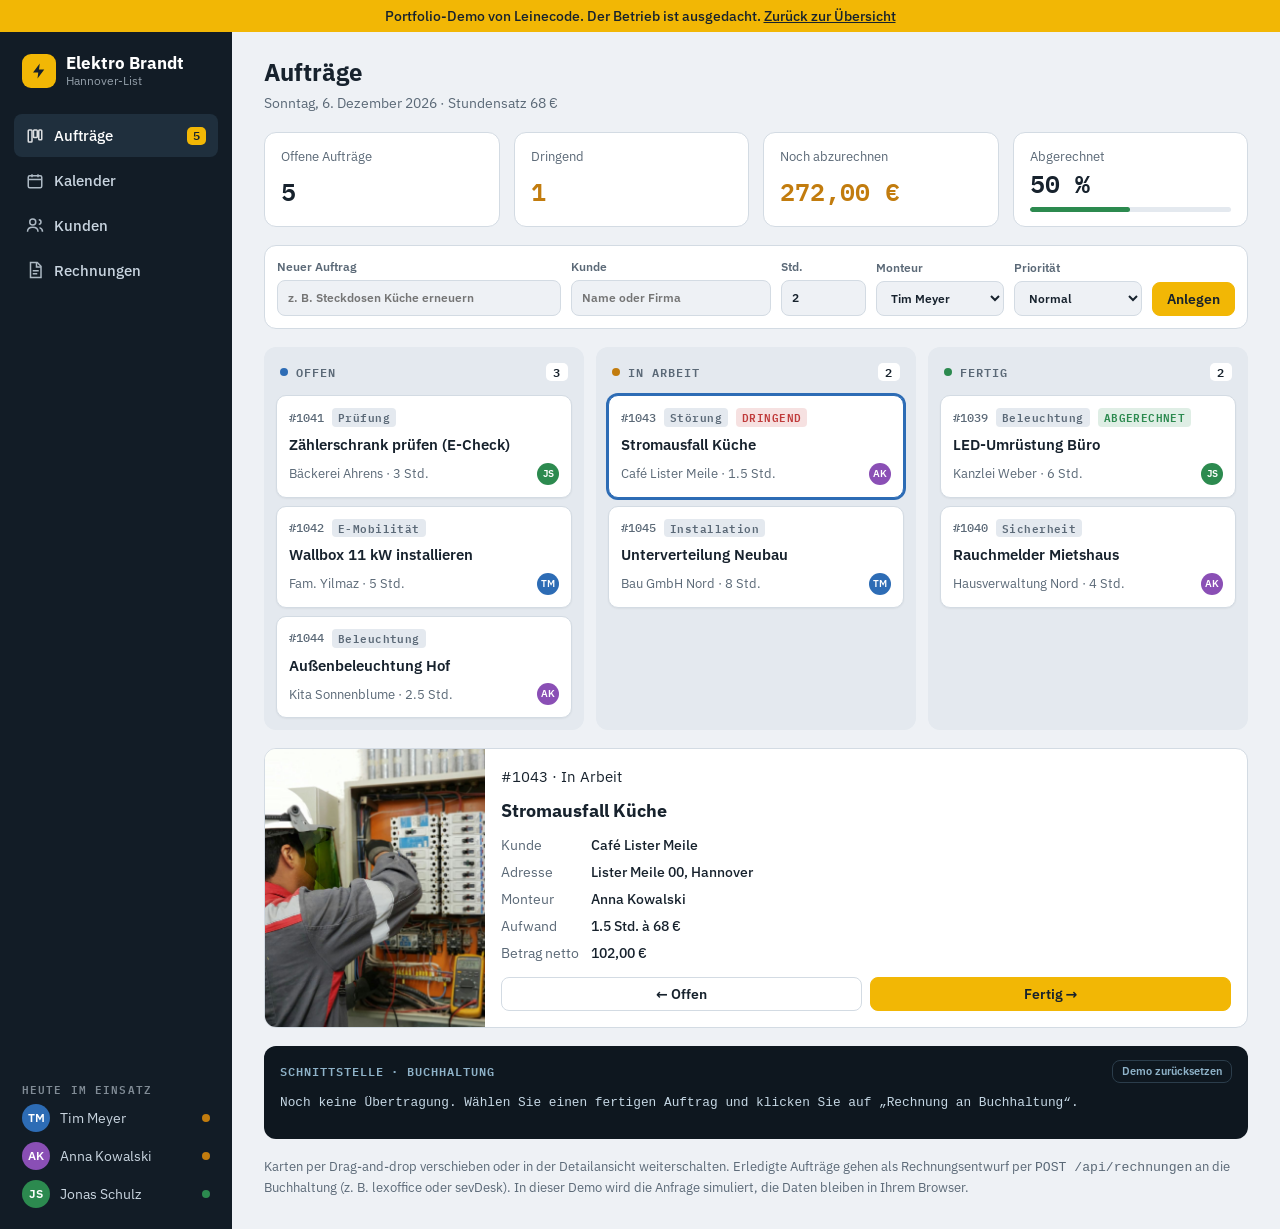
==== auftragsboard.html @ c7c8690e "Website Leinecode mit Portfolio, Impressum und Datenschutz" ====
<!doctype html>
<html lang="de">
<head>
<meta charset="utf-8">
<meta name="viewport" content="width=device-width, initial-scale=1, viewport-fit=cover">
<title>Auftragsboard Elektro Brandt</title>
<link rel="stylesheet" href="fonts/fonts.css">
<style>
/* Layout: App-Shell. Seitenleiste links, oben Kennzahlen, darunter Kanban mit Drag-and-drop, rechts Detailansicht mit Einsatzfoto, unten API-Protokoll */
:root {
  --bg: #eef1f5; --panel: #ffffff; --col: #e4e9ef; --ink: #17222d; --muted: #5b6977; --line: #d3dbe3;
  --side: #121c26; --side-ink: #c9d5e0; --side-active: #1f2f3d;
  --volt: #f2b705; --volt-ink: #17222d; --blue: #2d6cb5; --amber: #c27c0e; --green: #2c8a4f; --red: #c03b3b;
  --log-bg: #0e171f; --log-ink: #c6d8e5;
  --sans: "IBM Plex Sans", "Segoe UI", system-ui, sans-serif; --mono: "IBM Plex Mono", ui-monospace, Consolas, monospace;
}
@media (prefers-color-scheme: dark) {
  :root:not([data-theme="light"]) { --bg: #0f151b; --panel: #18212a; --col: #131b22; --ink: #e2e9ef; --muted: #91a1b0; --line: #283541; --side: #0a1015; --side-ink: #b9c7d3; --side-active: #18242f; --blue: #69a4e6; --amber: #e3a640; --green: #5cc283; --red: #e57575; --log-bg: #080d11; color-scheme: dark; }
}
:root[data-theme="dark"] { --bg: #0f151b; --panel: #18212a; --col: #131b22; --ink: #e2e9ef; --muted: #91a1b0; --line: #283541; --side: #0a1015; --side-ink: #b9c7d3; --side-active: #18242f; --blue: #69a4e6; --amber: #e3a640; --green: #5cc283; --red: #e57575; --log-bg: #080d11; color-scheme: dark; }
* { box-sizing: border-box; }
html, body { margin: 0; }
body { background: var(--bg); color: var(--ink); font: 400 0.95rem/1.5 var(--sans); }
button { font: 600 0.88rem/1 var(--sans); border-radius: 8px; padding: 9px 14px; cursor: pointer; border: 1px solid var(--line); background: var(--panel); color: var(--ink); }
button.primary { background: var(--volt); border-color: var(--volt); color: var(--volt-ink); }
button:focus-visible, input:focus-visible, select:focus-visible, .card:focus-visible { outline: 3px solid var(--blue); outline-offset: 2px; }
.demo-flag { background: var(--volt); color: var(--volt-ink); font-size: 0.85rem; text-align: center; padding: 6px 16px; font-weight: 500; }
.demo-flag a { color: inherit; }

.app { display: grid; grid-template-columns: 232px minmax(0, 1fr); min-height: calc(100vh - 32px); }
.side { background: var(--side); color: var(--side-ink); padding: 22px 14px; display: flex; flex-direction: column; gap: 26px; }
.logo { display: flex; align-items: center; gap: 10px; padding: 0 8px; font: 700 1.05rem/1.1 var(--sans); color: #fff; }
.logo i { display: grid; place-items: center; width: 34px; height: 34px; border-radius: 9px; background: var(--volt); color: var(--volt-ink); font-style: normal; }
.logo i svg { width: 18px; height: 18px; }
.logo small { display: block; font: 400 0.75rem/1.3 var(--sans); color: var(--side-ink); opacity: .7; }
.side nav { display: grid; gap: 2px; }
.side nav a { display: flex; align-items: center; gap: 10px; padding: 10px 12px; border-radius: 8px; color: var(--side-ink); text-decoration: none; font-weight: 500; }
.side nav a.on { background: var(--side-active); color: #fff; }
.side nav a .n { margin-left: auto; font: 600 0.72rem/1 var(--mono); background: var(--volt); color: var(--volt-ink); padding: 3px 6px; border-radius: 5px; }
.side nav svg { width: 18px; height: 18px; opacity: .85; }
.side .crew { margin-top: auto; display: grid; gap: 10px; padding: 0 8px; font-size: 0.85rem; }
.side .crew h4 { margin: 0; font: 600 0.7rem/1 var(--mono); letter-spacing: .1em; text-transform: uppercase; opacity: .6; }
.side .crew div { display: flex; align-items: center; gap: 10px; }
.side .crew .st { margin-left: auto; width: 8px; height: 8px; border-radius: 50%; background: var(--green); }
.side .crew .st.busy { background: var(--amber); }

.av { display: inline-grid; place-items: center; width: 28px; height: 28px; border-radius: 50%; font: 600 0.72rem/1 var(--sans); color: #fff; flex: none; }
.av.tm { background: #2d6cb5; } .av.ak { background: #8a4fb5; } .av.js { background: #2c8a4f; }

.main { padding: 22px clamp(16px, 3vw, 32px) 32px; display: grid; gap: 18px; align-content: start; min-width: 0; }
.top { display: flex; justify-content: space-between; align-items: center; gap: 12px; flex-wrap: wrap; }
.top h1 { margin: 0; font-size: 1.5rem; }
.top p { margin: 2px 0 0; color: var(--muted); font-size: 0.9rem; }
.kpis { display: grid; grid-template-columns: repeat(4, minmax(0, 1fr)); gap: 14px; }
.kpi { background: var(--panel); border: 1px solid var(--line); border-radius: 12px; padding: 14px 16px; display: grid; gap: 4px; }
.kpi small { color: var(--muted); font-size: 0.8rem; }
.kpi b { font: 600 1.55rem/1.1 var(--mono); font-variant-numeric: tabular-nums; }
.kpi .bar { height: 5px; border-radius: 3px; background: var(--col); overflow: hidden; margin-top: 6px; }
.kpi .bar i { display: block; height: 100%; background: var(--green); border-radius: 3px; transition: width .4s; }
.kpi.warn b { color: var(--amber); }

form.add { background: var(--panel); border: 1px solid var(--line); border-radius: 12px; padding: 12px; display: grid; grid-template-columns: 2fr 1.4fr 0.6fr 0.9fr 0.9fr auto; gap: 10px; align-items: end; }
label { display: grid; gap: 4px; font-size: 0.75rem; font-weight: 600; color: var(--muted); }
input, select { font: inherit; padding: 8px 10px; border: 1px solid var(--line); border-radius: 8px; background: var(--bg); color: var(--ink); width: 100%; min-width: 0; }

.work { display: grid; grid-template-columns: minmax(0, 1fr) 320px; gap: 18px; align-items: start; }
.board { display: grid; grid-template-columns: repeat(3, minmax(0, 1fr)); gap: 12px; }
.col { background: var(--col); border-radius: 12px; padding: 10px; display: grid; gap: 8px; align-content: start; min-height: 260px; border: 2px dashed transparent; transition: border-color .15s; }
.col.over { border-color: var(--blue); }
.col h2 { font: 600 0.75rem/1 var(--mono); letter-spacing: 0.08em; text-transform: uppercase; margin: 4px 4px 6px; display: flex; align-items: center; gap: 8px; color: var(--muted); }
.col h2::before { content: ""; width: 8px; height: 8px; border-radius: 50%; background: var(--blue); }
.col[data-s="arbeit"] h2::before { background: var(--amber); }
.col[data-s="fertig"] h2::before { background: var(--green); }
.col h2 span:last-child { margin-left: auto; background: var(--panel); padding: 3px 7px; border-radius: 5px; color: var(--ink); }
.card { min-width: 0; overflow-wrap: anywhere; background: var(--panel); border-radius: 10px; padding: 12px; display: grid; gap: 8px; border: 1px solid var(--line); cursor: grab; box-shadow: 0 1px 2px rgba(0,0,0,.05); transition: transform .12s, box-shadow .12s; }
.card:hover { transform: translateY(-1px); box-shadow: 0 6px 16px -8px rgba(0,0,0,.25); }
.card.sel { border-color: var(--blue); box-shadow: 0 0 0 2px var(--blue); }
.card.drag { opacity: .4; }
.card .row { display: flex; flex-wrap: wrap; align-items: center; gap: 6px 8px; min-width: 0; font-size: 0.8rem; color: var(--muted); }
.card .id { font: 500 0.75rem/1 var(--mono); color: var(--muted); }
.card .t { font-weight: 600; line-height: 1.3; }
.card .row .av { width: 22px; height: 22px; font-size: 0.62rem; margin-left: auto; }
.pill { font: 600 0.66rem/1 var(--mono); padding: 4px 6px; border-radius: 4px; letter-spacing: .04em; }
.pill.dring { background: color-mix(in srgb, var(--red) 15%, transparent); color: var(--red); }
.pill.sent { background: color-mix(in srgb, var(--green) 15%, transparent); color: var(--green); }
.pill.cat { background: var(--col); color: var(--muted); }
.empty { font-size: 0.85rem; color: var(--muted); padding: 18px 6px; text-align: center; }

.detail { background: var(--panel); border: 1px solid var(--line); border-radius: 12px; overflow: hidden; position: sticky; top: 16px; }
.photo { aspect-ratio: 16 / 10; max-width: 100%; position: relative; background: var(--img, repeating-linear-gradient(135deg, rgba(242,183,5,.16) 0 14px, transparent 14px 28px), linear-gradient(150deg, #2a3a48, #121c26)); background-size: cover; background-position: center; }
.photo::after { content: attr(data-label); position: absolute; left: 12px; bottom: 10px; font: 500 0.68rem/1 var(--mono); letter-spacing: .08em; text-transform: uppercase; color: rgba(255,255,255,.8); }
.photo.has-img::after { content: none; }
.photo svg { position: absolute; inset: 0; margin: auto; width: 54px; height: 54px; color: var(--volt); opacity: .8; }
.photo.has-img svg { display: none; }
.detail .body { padding: 16px; display: grid; gap: 12px; }
.detail h3 { margin: 0; font-size: 1.1rem; line-height: 1.3; }
.detail dl { display: grid; grid-template-columns: auto 1fr; gap: 6px 12px; margin: 0; font-size: 0.88rem; }
.detail dt { color: var(--muted); }
.detail dd { margin: 0; font-weight: 500; min-width: 0; overflow-wrap: anywhere; }
.detail .acts { display: flex; gap: 8px; flex-wrap: wrap; }
.detail .acts button { flex: 1; }
.detail .acts .pill { align-self: center; padding: 8px; }

.log { background: var(--log-bg); color: var(--log-ink); border-radius: 12px; padding: 14px 16px; font: 400 0.8rem/1.6 var(--mono); max-height: 300px; overflow: auto; }
.log h2 { font: 600 0.75rem/1 var(--mono); letter-spacing: 0.08em; text-transform: uppercase; margin: 0 0 10px; color: #8fb3c9; display: flex; justify-content: space-between; align-items: center; gap: 8px; }
.log h2 button { padding: 5px 9px; font-size: 0.7rem; background: transparent; color: #8fb3c9; border-color: #2b3d4b; }
.log pre { margin: 0 0 12px; white-space: pre-wrap; overflow-wrap: anywhere; }
.log .ok { color: #7fd69c; }
.log .k { color: #f2c94c; }
.foot { color: var(--muted); font-size: 0.82rem; margin: 0; }

@media (max-width: 1340px) { .work { grid-template-columns: 1fr; } .detail { position: static; display: grid; grid-template-columns: 220px 1fr; } .detail .photo { aspect-ratio: auto; min-height: 100%; } }
@media (max-width: 900px) {
  .app { grid-template-columns: 1fr; }
  .side { flex-direction: row; align-items: center; padding: 12px 16px; gap: 14px; overflow-x: auto; }
  .side nav { display: flex; gap: 4px; }
  .side nav a { padding: 8px 10px; white-space: nowrap; }
  .side nav a:not(.on) .lbl { display: none; }
  .side .crew, .logo small { display: none; }
  .kpis { grid-template-columns: 1fr 1fr; }
  form.add { grid-template-columns: 1fr 1fr; } form.add .wide { grid-column: 1 / -1; }
}
@media (max-width: 680px) { .board { grid-template-columns: 1fr; } .detail { grid-template-columns: 1fr; } .detail .photo { aspect-ratio: 16 / 9; } }
@media (prefers-reduced-motion: reduce) { * { transition: none !important; } }
</style>
</head>
<body>
<div class="demo-flag">Portfolio-Demo von Leinecode. Der Betrieb ist ausgedacht. <a href="index.html">Zurück zur Übersicht</a></div>
<div class="app">
  <aside class="side">
    <div class="logo"><i><svg viewBox="0 0 24 24" fill="currentColor" aria-hidden="true"><path d="M13 2 4 14h7l-1 8 9-12h-7l1-8z"/></svg></i><div>Elektro Brandt<small>Hannover-List</small></div></div>
    <nav aria-label="Bereiche">
      <a href="#" class="on" aria-current="page"><svg viewBox="0 0 24 24" fill="none" stroke="currentColor" stroke-width="2" aria-hidden="true"><rect x="3" y="4" width="5" height="16" rx="1"/><rect x="10" y="4" width="5" height="10" rx="1"/><rect x="17" y="4" width="4" height="13" rx="1"/></svg><span class="lbl">Aufträge</span><span class="n" id="nav-n">0</span></a>
      <a href="#"><svg viewBox="0 0 24 24" fill="none" stroke="currentColor" stroke-width="2" aria-hidden="true"><rect x="3" y="5" width="18" height="16" rx="2"/><path d="M3 10h18M8 3v4M16 3v4"/></svg><span class="lbl">Kalender</span></a>
      <a href="#"><svg viewBox="0 0 24 24" fill="none" stroke="currentColor" stroke-width="2" aria-hidden="true"><circle cx="9" cy="8" r="4"/><path d="M2 21c0-4 3-6 7-6s7 2 7 6M17 11a3 3 0 1 0 0-6M22 21c0-3-2-5-4-5.5"/></svg><span class="lbl">Kunden</span></a>
      <a href="#"><svg viewBox="0 0 24 24" fill="none" stroke="currentColor" stroke-width="2" aria-hidden="true"><path d="M6 2h9l5 5v15H6z"/><path d="M14 2v6h6M9 13h8M9 17h6"/></svg><span class="lbl">Rechnungen</span></a>
    </nav>
    <div class="crew"><h4>Heute im Einsatz</h4>
      <div><span class="av tm">TM</span>Tim Meyer<span class="st busy" title="Im Einsatz"></span></div>
      <div><span class="av ak">AK</span>Anna Kowalski<span class="st busy" title="Im Einsatz"></span></div>
      <div><span class="av js">JS</span>Jonas Schulz<span class="st" title="Verfügbar"></span></div>
    </div>
  </aside>

  <main class="main">
    <div class="top">
      <div><h1>Aufträge</h1><p id="today"></p></div>
    </div>

    <div class="kpis" id="kpis"></div>

    <form class="add" id="add">
      <label class="wide" for="f-titel">Neuer Auftrag<input id="f-titel" placeholder="z. B. Steckdosen Küche erneuern" required></label>
      <label for="f-kunde">Kunde<input id="f-kunde" placeholder="Name oder Firma" required></label>
      <label for="f-std">Std.<input id="f-std" type="number" min="0.5" step="0.5" value="2"></label>
      <label for="f-mont">Monteur<select id="f-mont"><option value="tm">Tim Meyer</option><option value="ak">Anna Kowalski</option><option value="js">Jonas Schulz</option></select></label>
      <label for="f-prio">Priorität<select id="f-prio"><option value="normal">Normal</option><option value="dringend">Dringend</option></select></label>
      <button class="primary" type="submit">Anlegen</button>
    </form>

    <div class="work">
      <div class="board" id="board"></div>
      <aside class="detail" id="detail" aria-live="polite"></aside>
    </div>

    <div class="log">
      <h2><span>Schnittstelle · Buchhaltung</span><button type="button" id="reset">Demo zurücksetzen</button></h2>
      <div id="log"></div>
    </div>
    <p class="foot">Karten per Drag-and-drop verschieben oder in der Detailansicht weiterschalten. Erledigte Aufträge gehen als Rechnungsentwurf per <code>POST /api/rechnungen</code> an die Buchhaltung (z. B. lexoffice oder sevDesk). In dieser Demo wird die Anfrage simuliert, die Daten bleiben in Ihrem Browser.</p>
  </main>
</div>

<script>
/* Einsatzfotos: Schlüssel aus "foto" je Auftrag, dazu Bildausschnitt */
var PHOTOS = {
  messen: ["img/elektro-messen.jpg", "30% 50%"], verteiler: ["img/elektro-verteiler.jpg", "50% 52%"],
  monteur: ["img/elektro-monteur.jpg", "50% 45%"], schuetze: ["img/elektro-schuetze.jpg", "50% 40%"]
};
var STUNDENSATZ = 68, KEY = "auftragsboard-demo-v3";
var COLS = [["offen", "Offen"], ["arbeit", "In Arbeit"], ["fertig", "Fertig"]];
var CREW = { tm: "Tim Meyer", ak: "Anna Kowalski", js: "Jonas Schulz" };
var SAMPLE = [
  { id: 1041, titel: "Zählerschrank prüfen (E-Check)", kunde: "Bäckerei Ahrens", ort: "Lister Meile 00", std: 3, prio: "normal", s: "offen", m: "js", kat: "Prüfung", foto: "messen" },
  { id: 1042, titel: "Wallbox 11 kW installieren", kunde: "Fam. Yilmaz", ort: "Podbielskistraße 00", std: 5, prio: "normal", s: "offen", m: "tm", kat: "E-Mobilität", foto: "monteur" },
  { id: 1044, titel: "Außenbeleuchtung Hof", kunde: "Kita Sonnenblume", ort: "Wedekindplatz 00", std: 2.5, prio: "normal", s: "offen", m: "ak", kat: "Beleuchtung", foto: "schuetze" },
  { id: 1043, titel: "Stromausfall Küche", kunde: "Café Lister Meile", ort: "Lister Meile 00", std: 1.5, prio: "dringend", s: "arbeit", m: "ak", kat: "Störung", foto: "monteur" },
  { id: 1045, titel: "Unterverteilung Neubau", kunde: "Bau GmbH Nord", ort: "Vahrenwalder Str. 00", std: 8, prio: "normal", s: "arbeit", m: "tm", kat: "Installation", foto: "verteiler" },
  { id: 1039, titel: "LED-Umrüstung Büro", kunde: "Kanzlei Weber", ort: "Sedanstraße 00", std: 6, prio: "normal", s: "fertig", m: "js", kat: "Beleuchtung", sent: true, foto: "schuetze" },
  { id: 1040, titel: "Rauchmelder Mietshaus", kunde: "Hausverwaltung Nord", ort: "Bödekerstraße 00", std: 4, prio: "normal", s: "fertig", m: "ak", kat: "Sicherheit", foto: "verteiler" }
];
var data, logs = [], selected = 1043;
function load() { try { var raw = localStorage.getItem(KEY); if (raw) return JSON.parse(raw); } catch (e) {} return JSON.parse(JSON.stringify(SAMPLE)); }
function save() { try { localStorage.setItem(KEY, JSON.stringify(data)); } catch (e) {} }
function euro(n) { return n.toLocaleString("de-DE", { style: "currency", currency: "EUR" }); }
function el(tag, cls, text) { var e = document.createElement(tag); if (cls) e.className = cls; if (text != null) e.textContent = text; return e; }
function av(code) { var a = el("span", "av " + code, code.toUpperCase()); a.title = CREW[code]; return a; }
function byId(id) { return data.filter(function (a) { return a.id === id; })[0]; }
function move(a, s) { a.s = s; save(); render(); }

function render() {
  var board = document.getElementById("board"); board.innerHTML = "";
  COLS.forEach(function (c) {
    var items = data.filter(function (a) { return a.s === c[0]; });
    items.sort(function (x, y) { return (y.prio === "dringend") - (x.prio === "dringend"); });
    var col = el("section", "col"); col.dataset.s = c[0]; col.setAttribute("aria-label", c[1]);
    var h = el("h2"); h.append(el("span", null, c[1]), el("span", null, String(items.length))); col.appendChild(h);
    col.addEventListener("dragover", function (e) { e.preventDefault(); col.classList.add("over"); });
    col.addEventListener("dragleave", function () { col.classList.remove("over"); });
    col.addEventListener("drop", function (e) { e.preventDefault(); col.classList.remove("over"); var a = byId(+e.dataTransfer.getData("text/plain")); if (a) { selected = a.id; move(a, c[0]); } });
    if (!items.length) col.appendChild(el("div", "empty", "Hierher ziehen"));
    items.forEach(function (a) {
      var card = el("article", "card" + (a.id === selected ? " sel" : "")); card.draggable = true; card.tabIndex = 0;
      card.addEventListener("dragstart", function (e) { e.dataTransfer.setData("text/plain", a.id); card.classList.add("drag"); });
      card.addEventListener("dragend", function () { card.classList.remove("drag"); });
      card.addEventListener("click", function () { selected = a.id; render(); });
      card.addEventListener("keydown", function (e) { if (e.key === "Enter") { selected = a.id; render(); } });
      var r1 = el("div", "row"); r1.append(el("span", "id", "#" + a.id), el("span", "pill cat", a.kat || "Auftrag"));
      if (a.prio === "dringend") r1.appendChild(el("span", "pill dring", "DRINGEND"));
      if (a.sent) r1.appendChild(el("span", "pill sent", "ABGERECHNET"));
      card.appendChild(r1);
      card.appendChild(el("div", "t", a.titel));
      var r2 = el("div", "row"); r2.append(el("span", null, a.kunde + " · " + a.std + " Std."), av(a.m)); card.appendChild(r2);
      col.appendChild(card);
    });
    board.appendChild(col);
  });
  renderDetail(); renderKpis(); renderLog();
}
function renderDetail() {
  var d = document.getElementById("detail"), a = byId(selected); d.innerHTML = "";
  if (!a) { d.appendChild(el("div", "body", "Wählen Sie einen Auftrag aus.")); return; }
  var ph = el("div", "photo"); ph.dataset.label = "Einsatzfoto · " + (a.kat || "Auftrag");
  var src = PHOTOS[a.foto]; if (src) { ph.style.setProperty("--img", "url('" + src[0] + "')"); ph.style.backgroundPosition = src[1]; ph.classList.add("has-img"); }
  ph.innerHTML += '<svg viewBox="0 0 24 24" fill="currentColor" aria-hidden="true"><path d="M13 2 4 14h7l-1 8 9-12h-7l1-8z"/></svg>';
  var body = el("div", "body");
  body.appendChild(el("span", "id", "#" + a.id + " · " + COLS.filter(function (c) { return c[0] === a.s; })[0][1]));
  body.appendChild(el("h3", null, a.titel));
  var dl = el("dl");
  [["Kunde", a.kunde], ["Adresse", (a.ort || "–") + ", Hannover"], ["Monteur", CREW[a.m]], ["Aufwand", a.std + " Std. à " + STUNDENSATZ + " €"], ["Betrag netto", euro(a.std * STUNDENSATZ)]]
    .forEach(function (x) { dl.append(el("dt", null, x[0]), el("dd", null, x[1])); });
  body.appendChild(dl);
  var acts = el("div", "acts"), i = COLS.map(function (c) { return c[0]; }).indexOf(a.s);
  if (i > 0) { var b = el("button", null, "← " + COLS[i - 1][1]); b.type = "button"; b.onclick = function () { move(a, COLS[i - 1][0]); }; acts.appendChild(b); }
  if (i < 2) { var f = el("button", "primary", COLS[i + 1][1] + " →"); f.type = "button"; f.onclick = function () { move(a, COLS[i + 1][0]); }; acts.appendChild(f); }
  if (i === 2 && !a.sent) { var s = el("button", "primary", "Rechnung an Buchhaltung"); s.type = "button"; s.onclick = function () { sendInvoice(a); }; acts.appendChild(s); }
  if (i === 2 && a.sent) acts.appendChild(el("span", "pill sent", "RECHNUNGSENTWURF ÜBERTRAGEN"));
  body.appendChild(acts);
  d.append(ph, body);
}
function renderKpis() {
  var open = data.filter(function (a) { return a.s !== "fertig"; }), done = data.filter(function (a) { return a.s === "fertig"; });
  var unbilled = done.filter(function (a) { return !a.sent; }).reduce(function (s, a) { return s + a.std * STUNDENSATZ; }, 0);
  var billed = done.filter(function (a) { return a.sent; }).length, quote = done.length ? Math.round(billed / done.length * 100) : 0;
  var k = document.getElementById("kpis"); k.innerHTML = "";
  [["Offene Aufträge", String(open.length), ""], ["Dringend", String(data.filter(function (a) { return a.prio === "dringend" && a.s !== "fertig"; }).length), "warn"],
   ["Noch abzurechnen", euro(unbilled), unbilled ? "warn" : ""], ["Abgerechnet", quote + " %", "", quote]]
    .forEach(function (x) {
      var t = el("div", "kpi " + x[2]); t.append(el("small", null, x[0]), el("b", null, x[1]));
      if (x[3] != null) { var bar = el("div", "bar"), i = el("i"); i.style.width = x[3] + "%"; bar.appendChild(i); t.appendChild(bar); }
      k.appendChild(t);
    });
  document.getElementById("nav-n").textContent = open.length;
}
function sendInvoice(a) {
  var payload = { auftrag: a.id, kunde: a.kunde, leistungsort: a.ort + ", Hannover", positionen: [{ text: a.titel, menge: a.std, einheit: "Std.", einzelpreis: STUNDENSATZ }], summe_netto: a.std * STUNDENSATZ, status: "entwurf" };
  var t = new Date().toLocaleTimeString("de-DE", { hour: "2-digit", minute: "2-digit", second: "2-digit" });
  logs.unshift({ req: t + "  POST /api/rechnungen\n" + JSON.stringify(payload, null, 2), res: "201 Created · Rechnungsentwurf RE-2026-" + (300 + a.id % 100) + " angelegt" });
  a.sent = true; save(); render();
}
function renderLog() {
  var l = document.getElementById("log"); l.innerHTML = "";
  if (!logs.length) { l.appendChild(el("pre", null, "Noch keine Übertragung. Wählen Sie einen fertigen Auftrag und klicken Sie auf „Rechnung an Buchhaltung“.")); return; }
  logs.forEach(function (x) { l.appendChild(el("pre", null, x.req)); l.appendChild(el("pre", "ok", "← " + x.res)); });
}
document.getElementById("add").addEventListener("submit", function (e) {
  e.preventDefault();
  var t = document.getElementById("f-titel"), k = document.getElementById("f-kunde");
  if (!t.value.trim() || !k.value.trim()) { (t.value.trim() ? k : t).focus(); return; }
  var id = data.reduce(function (m, a) { return Math.max(m, a.id); }, 1000) + 1;
  data.push({ id: id, titel: t.value.trim(), kunde: k.value.trim(), ort: "Adresse folgt", std: parseFloat(document.getElementById("f-std").value) || 1, prio: document.getElementById("f-prio").value, s: "offen", m: document.getElementById("f-mont").value, kat: "Neu", foto: "messen" });
  selected = id; t.value = ""; k.value = ""; save(); render();
});
document.getElementById("reset").onclick = function () { data = JSON.parse(JSON.stringify(SAMPLE)); logs = []; selected = 1043; save(); render(); };
document.getElementById("today").textContent = new Date().toLocaleDateString("de-DE", { weekday: "long", day: "numeric", month: "long", year: "numeric" }) + " · Stundensatz " + STUNDENSATZ + " €";
data = load(); if (!byId(selected) && data[0]) selected = data[0].id; render();
</script>
</body>
</html>
---- fonts/fonts.css ----
/* latin-ext */
@font-face {
  font-family: 'IBM Plex Mono';
  font-style: normal;
  font-weight: 400;
  font-display: swap;
  src: url(7f25d9307a92.woff2) format('woff2');
  unicode-range: U+0100-02BA, U+02BD-02C5, U+02C7-02CC, U+02CE-02D7, U+02DD-02FF, U+0304, U+0308, U+0329, U+1D00-1DBF, U+1E00-1E9F, U+1EF2-1EFF, U+2020, U+20A0-20AB, U+20AD-20C4, U+2113, U+2C60-2C7F, U+A720-A7FF;
}
/* latin */
@font-face {
  font-family: 'IBM Plex Mono';
  font-style: normal;
  font-weight: 400;
  font-display: swap;
  src: url(d196e8ee7748.woff2) format('woff2');
  unicode-range: U+0000-00FF, U+0131, U+0152-0153, U+02BB-02BC, U+02C6, U+02DA, U+02DC, U+0304, U+0308, U+0329, U+2000-206F, U+20AC, U+2122, U+2191, U+2193, U+2212, U+2215, U+FEFF, U+FFFD;
}
/* latin-ext */
@font-face {
  font-family: 'IBM Plex Mono';
  font-style: normal;
  font-weight: 500;
  font-display: swap;
  src: url(b42080b233a1.woff2) format('woff2');
  unicode-range: U+0100-02BA, U+02BD-02C5, U+02C7-02CC, U+02CE-02D7, U+02DD-02FF, U+0304, U+0308, U+0329, U+1D00-1DBF, U+1E00-1E9F, U+1EF2-1EFF, U+2020, U+20A0-20AB, U+20AD-20C4, U+2113, U+2C60-2C7F, U+A720-A7FF;
}
/* latin */
@font-face {
  font-family: 'IBM Plex Mono';
  font-style: normal;
  font-weight: 500;
  font-display: swap;
  src: url(a7544cc40006.woff2) format('woff2');
  unicode-range: U+0000-00FF, U+0131, U+0152-0153, U+02BB-02BC, U+02C6, U+02DA, U+02DC, U+0304, U+0308, U+0329, U+2000-206F, U+20AC, U+2122, U+2191, U+2193, U+2212, U+2215, U+FEFF, U+FFFD;
}
/* latin-ext */
@font-face {
  font-family: 'IBM Plex Mono';
  font-style: normal;
  font-weight: 600;
  font-display: swap;
  src: url(bf8910cb402a.woff2) format('woff2');
  unicode-range: U+0100-02BA, U+02BD-02C5, U+02C7-02CC, U+02CE-02D7, U+02DD-02FF, U+0304, U+0308, U+0329, U+1D00-1DBF, U+1E00-1E9F, U+1EF2-1EFF, U+2020, U+20A0-20AB, U+20AD-20C4, U+2113, U+2C60-2C7F, U+A720-A7FF;
}
/* latin */
@font-face {
  font-family: 'IBM Plex Mono';
  font-style: normal;
  font-weight: 600;
  font-display: swap;
  src: url(9b8270599413.woff2) format('woff2');
  unicode-range: U+0000-00FF, U+0131, U+0152-0153, U+02BB-02BC, U+02C6, U+02DA, U+02DC, U+0304, U+0308, U+0329, U+2000-206F, U+20AC, U+2122, U+2191, U+2193, U+2212, U+2215, U+FEFF, U+FFFD;
}
/* latin-ext */
@font-face {
  font-family: 'IBM Plex Sans';
  font-style: normal;
  font-weight: 400;
  font-stretch: 100%;
  font-display: swap;
  src: url(71c30cd3dc7e.woff2) format('woff2');
  unicode-range: U+0100-02BA, U+02BD-02C5, U+02C7-02CC, U+02CE-02D7, U+02DD-02FF, U+0304, U+0308, U+0329, U+1D00-1DBF, U+1E00-1E9F, U+1EF2-1EFF, U+2020, U+20A0-20AB, U+20AD-20C4, U+2113, U+2C60-2C7F, U+A720-A7FF;
}
/* latin */
@font-face {
  font-family: 'IBM Plex Sans';
  font-style: normal;
  font-weight: 400;
  font-stretch: 100%;
  font-display: swap;
  src: url(a68a20012dc9.woff2) format('woff2');
  unicode-range: U+0000-00FF, U+0131, U+0152-0153, U+02BB-02BC, U+02C6, U+02DA, U+02DC, U+0304, U+0308, U+0329, U+2000-206F, U+20AC, U+2122, U+2191, U+2193, U+2212, U+2215, U+FEFF, U+FFFD;
}
/* latin-ext */
@font-face {
  font-family: 'IBM Plex Sans';
  font-style: normal;
  font-weight: 500;
  font-stretch: 100%;
  font-display: swap;
  src: url(71c30cd3dc7e.woff2) format('woff2');
  unicode-range: U+0100-02BA, U+02BD-02C5, U+02C7-02CC, U+02CE-02D7, U+02DD-02FF, U+0304, U+0308, U+0329, U+1D00-1DBF, U+1E00-1E9F, U+1EF2-1EFF, U+2020, U+20A0-20AB, U+20AD-20C4, U+2113, U+2C60-2C7F, U+A720-A7FF;
}
/* latin */
@font-face {
  font-family: 'IBM Plex Sans';
  font-style: normal;
  font-weight: 500;
  font-stretch: 100%;
  font-display: swap;
  src: url(a68a20012dc9.woff2) format('woff2');
  unicode-range: U+0000-00FF, U+0131, U+0152-0153, U+02BB-02BC, U+02C6, U+02DA, U+02DC, U+0304, U+0308, U+0329, U+2000-206F, U+20AC, U+2122, U+2191, U+2193, U+2212, U+2215, U+FEFF, U+FFFD;
}
/* latin-ext */
@font-face {
  font-family: 'IBM Plex Sans';
  font-style: normal;
  font-weight: 600;
  font-stretch: 100%;
  font-display: swap;
  src: url(71c30cd3dc7e.woff2) format('woff2');
  unicode-range: U+0100-02BA, U+02BD-02C5, U+02C7-02CC, U+02CE-02D7, U+02DD-02FF, U+0304, U+0308, U+0329, U+1D00-1DBF, U+1E00-1E9F, U+1EF2-1EFF, U+2020, U+20A0-20AB, U+20AD-20C4, U+2113, U+2C60-2C7F, U+A720-A7FF;
}
/* latin */
@font-face {
  font-family: 'IBM Plex Sans';
  font-style: normal;
  font-weight: 600;
  font-stretch: 100%;
  font-display: swap;
  src: url(a68a20012dc9.woff2) format('woff2');
  unicode-range: U+0000-00FF, U+0131, U+0152-0153, U+02BB-02BC, U+02C6, U+02DA, U+02DC, U+0304, U+0308, U+0329, U+2000-206F, U+20AC, U+2122, U+2191, U+2193, U+2212, U+2215, U+FEFF, U+FFFD;
}
/* latin-ext */
@font-face {
  font-family: 'IBM Plex Sans';
  font-style: normal;
  font-weight: 700;
  font-stretch: 100%;
  font-display: swap;
  src: url(71c30cd3dc7e.woff2) format('woff2');
  unicode-range: U+0100-02BA, U+02BD-02C5, U+02C7-02CC, U+02CE-02D7, U+02DD-02FF, U+0304, U+0308, U+0329, U+1D00-1DBF, U+1E00-1E9F, U+1EF2-1EFF, U+2020, U+20A0-20AB, U+20AD-20C4, U+2113, U+2C60-2C7F, U+A720-A7FF;
}
/* latin */
@font-face {
  font-family: 'IBM Plex Sans';
  font-style: normal;
  font-weight: 700;
  font-stretch: 100%;
  font-display: swap;
  src: url(a68a20012dc9.woff2) format('woff2');
  unicode-range: U+0000-00FF, U+0131, U+0152-0153, U+02BB-02BC, U+02C6, U+02DA, U+02DC, U+0304, U+0308, U+0329, U+2000-206F, U+20AC, U+2122, U+2191, U+2193, U+2212, U+2215, U+FEFF, U+FFFD;
}
/* latin-ext */
@font-face {
  font-family: 'Bricolage Grotesque';
  font-style: normal;
  font-weight: 700;
  font-stretch: 100%;
  font-display: swap;
  src: url(264ad3f69a32.woff2) format('woff2');
  unicode-range: U+0100-02BA, U+02BD-02C5, U+02C7-02CC, U+02CE-02D7, U+02DD-02FF, U+0304, U+0308, U+0329, U+1D00-1DBF, U+1E00-1E9F, U+1EF2-1EFF, U+2020, U+20A0-20AB, U+20AD-20C4, U+2113, U+2C60-2C7F, U+A720-A7FF;
}
/* latin */
@font-face {
  font-family: 'Bricolage Grotesque';
  font-style: normal;
  font-weight: 700;
  font-stretch: 100%;
  font-display: swap;
  src: url(c12ee0410d68.woff2) format('woff2');
  unicode-range: U+0000-00FF, U+0131, U+0152-0153, U+02BB-02BC, U+02C6, U+02DA, U+02DC, U+0304, U+0308, U+0329, U+2000-206F, U+20AC, U+2122, U+2191, U+2193, U+2212, U+2215, U+FEFF, U+FFFD;
}
/* latin-ext */
@font-face {
  font-family: 'Source Sans 3';
  font-style: normal;
  font-weight: 400;
  font-display: swap;
  src: url(7ee8efc7aedc.woff2) format('woff2');
  unicode-range: U+0100-02BA, U+02BD-02C5, U+02C7-02CC, U+02CE-02D7, U+02DD-02FF, U+0304, U+0308, U+0329, U+1D00-1DBF, U+1E00-1E9F, U+1EF2-1EFF, U+2020, U+20A0-20AB, U+20AD-20C4, U+2113, U+2C60-2C7F, U+A720-A7FF;
}
/* latin */
@font-face {
  font-family: 'Source Sans 3';
  font-style: normal;
  font-weight: 400;
  font-display: swap;
  src: url(263ee033c4d2.woff2) format('woff2');
  unicode-range: U+0000-00FF, U+0131, U+0152-0153, U+02BB-02BC, U+02C6, U+02DA, U+02DC, U+0304, U+0308, U+0329, U+2000-206F, U+20AC, U+2122, U+2191, U+2193, U+2212, U+2215, U+FEFF, U+FFFD;
}
/* latin-ext */
@font-face {
  font-family: 'Source Sans 3';
  font-style: normal;
  font-weight: 600;
  font-display: swap;
  src: url(7ee8efc7aedc.woff2) format('woff2');
  unicode-range: U+0100-02BA, U+02BD-02C5, U+02C7-02CC, U+02CE-02D7, U+02DD-02FF, U+0304, U+0308, U+0329, U+1D00-1DBF, U+1E00-1E9F, U+1EF2-1EFF, U+2020, U+20A0-20AB, U+20AD-20C4, U+2113, U+2C60-2C7F, U+A720-A7FF;
}
/* latin */
@font-face {
  font-family: 'Source Sans 3';
  font-style: normal;
  font-weight: 600;
  font-display: swap;
  src: url(263ee033c4d2.woff2) format('woff2');
  unicode-range: U+0000-00FF, U+0131, U+0152-0153, U+02BB-02BC, U+02C6, U+02DA, U+02DC, U+0304, U+0308, U+0329, U+2000-206F, U+20AC, U+2122, U+2191, U+2193, U+2212, U+2215, U+FEFF, U+FFFD;
}
/* latin-ext */
@font-face {
  font-family: 'Bricolage Grotesque';
  font-style: normal;
  font-weight: 700;
  font-stretch: 100%;
  font-display: swap;
  src: url(264ad3f69a32.woff2) format('woff2');
  unicode-range: U+0100-02BA, U+02BD-02C5, U+02C7-02CC, U+02CE-02D7, U+02DD-02FF, U+0304, U+0308, U+0329, U+1D00-1DBF, U+1E00-1E9F, U+1EF2-1EFF, U+2020, U+20A0-20AB, U+20AD-20C4, U+2113, U+2C60-2C7F, U+A720-A7FF;
}
/* latin */
@font-face {
  font-family: 'Bricolage Grotesque';
  font-style: normal;
  font-weight: 700;
  font-stretch: 100%;
  font-display: swap;
  src: url(c12ee0410d68.woff2) format('woff2');
  unicode-range: U+0000-00FF, U+0131, U+0152-0153, U+02BB-02BC, U+02C6, U+02DA, U+02DC, U+0304, U+0308, U+0329, U+2000-206F, U+20AC, U+2122, U+2191, U+2193, U+2212, U+2215, U+FEFF, U+FFFD;
}
/* latin-ext */
@font-face {
  font-family: 'Source Sans 3';
  font-style: normal;
  font-weight: 400;
  font-display: swap;
  src: url(7ee8efc7aedc.woff2) format('woff2');
  unicode-range: U+0100-02BA, U+02BD-02C5, U+02C7-02CC, U+02CE-02D7, U+02DD-02FF, U+0304, U+0308, U+0329, U+1D00-1DBF, U+1E00-1E9F, U+1EF2-1EFF, U+2020, U+20A0-20AB, U+20AD-20C4, U+2113, U+2C60-2C7F, U+A720-A7FF;
}
/* latin */
@font-face {
  font-family: 'Source Sans 3';
  font-style: normal;
  font-weight: 400;
  font-display: swap;
  src: url(263ee033c4d2.woff2) format('woff2');
  unicode-range: U+0000-00FF, U+0131, U+0152-0153, U+02BB-02BC, U+02C6, U+02DA, U+02DC, U+0304, U+0308, U+0329, U+2000-206F, U+20AC, U+2122, U+2191, U+2193, U+2212, U+2215, U+FEFF, U+FFFD;
}
/* latin-ext */
@font-face {
  font-family: 'Source Sans 3';
  font-style: normal;
  font-weight: 600;
  font-display: swap;
  src: url(7ee8efc7aedc.woff2) format('woff2');
  unicode-range: U+0100-02BA, U+02BD-02C5, U+02C7-02CC, U+02CE-02D7, U+02DD-02FF, U+0304, U+0308, U+0329, U+1D00-1DBF, U+1E00-1E9F, U+1EF2-1EFF, U+2020, U+20A0-20AB, U+20AD-20C4, U+2113, U+2C60-2C7F, U+A720-A7FF;
}
/* latin */
@font-face {
  font-family: 'Source Sans 3';
  font-style: normal;
  font-weight: 600;
  font-display: swap;
  src: url(263ee033c4d2.woff2) format('woff2');
  unicode-range: U+0000-00FF, U+0131, U+0152-0153, U+02BB-02BC, U+02C6, U+02DA, U+02DC, U+0304, U+0308, U+0329, U+2000-206F, U+20AC, U+2122, U+2191, U+2193, U+2212, U+2215, U+FEFF, U+FFFD;
}
/* latin-ext */
@font-face {
  font-family: 'Bricolage Grotesque';
  font-style: normal;
  font-weight: 500;
  font-stretch: 100%;
  font-display: swap;
  src: url(a4fe79f7ca03.woff2) format('woff2');
  unicode-range: U+0100-02BA, U+02BD-02C5, U+02C7-02CC, U+02CE-02D7, U+02DD-02FF, U+0304, U+0308, U+0329, U+1D00-1DBF, U+1E00-1E9F, U+1EF2-1EFF, U+2020, U+20A0-20AB, U+20AD-20C4, U+2113, U+2C60-2C7F, U+A720-A7FF;
}
/* latin */
@font-face {
  font-family: 'Bricolage Grotesque';
  font-style: normal;
  font-weight: 500;
  font-stretch: 100%;
  font-display: swap;
  src: url(a97232426709.woff2) format('woff2');
  unicode-range: U+0000-00FF, U+0131, U+0152-0153, U+02BB-02BC, U+02C6, U+02DA, U+02DC, U+0304, U+0308, U+0329, U+2000-206F, U+20AC, U+2122, U+2191, U+2193, U+2212, U+2215, U+FEFF, U+FFFD;
}
/* latin-ext */
@font-face {
  font-family: 'Bricolage Grotesque';
  font-style: normal;
  font-weight: 700;
  font-stretch: 100%;
  font-display: swap;
  src: url(a4fe79f7ca03.woff2) format('woff2');
  unicode-range: U+0100-02BA, U+02BD-02C5, U+02C7-02CC, U+02CE-02D7, U+02DD-02FF, U+0304, U+0308, U+0329, U+1D00-1DBF, U+1E00-1E9F, U+1EF2-1EFF, U+2020, U+20A0-20AB, U+20AD-20C4, U+2113, U+2C60-2C7F, U+A720-A7FF;
}
/* latin */
@font-face {
  font-family: 'Bricolage Grotesque';
  font-style: normal;
  font-weight: 700;
  font-stretch: 100%;
  font-display: swap;
  src: url(a97232426709.woff2) format('woff2');
  unicode-range: U+0000-00FF, U+0131, U+0152-0153, U+02BB-02BC, U+02C6, U+02DA, U+02DC, U+0304, U+0308, U+0329, U+2000-206F, U+20AC, U+2122, U+2191, U+2193, U+2212, U+2215, U+FEFF, U+FFFD;
}
/* latin-ext */
@font-face {
  font-family: 'Bricolage Grotesque';
  font-style: normal;
  font-weight: 800;
  font-stretch: 100%;
  font-display: swap;
  src: url(a4fe79f7ca03.woff2) format('woff2');
  unicode-range: U+0100-02BA, U+02BD-02C5, U+02C7-02CC, U+02CE-02D7, U+02DD-02FF, U+0304, U+0308, U+0329, U+1D00-1DBF, U+1E00-1E9F, U+1EF2-1EFF, U+2020, U+20A0-20AB, U+20AD-20C4, U+2113, U+2C60-2C7F, U+A720-A7FF;
}
/* latin */
@font-face {
  font-family: 'Bricolage Grotesque';
  font-style: normal;
  font-weight: 800;
  font-stretch: 100%;
  font-display: swap;
  src: url(a97232426709.woff2) format('woff2');
  unicode-range: U+0000-00FF, U+0131, U+0152-0153, U+02BB-02BC, U+02C6, U+02DA, U+02DC, U+0304, U+0308, U+0329, U+2000-206F, U+20AC, U+2122, U+2191, U+2193, U+2212, U+2215, U+FEFF, U+FFFD;
}
/* latin-ext */
@font-face {
  font-family: 'IBM Plex Mono';
  font-style: normal;
  font-weight: 400;
  font-display: swap;
  src: url(7f25d9307a92.woff2) format('woff2');
  unicode-range: U+0100-02BA, U+02BD-02C5, U+02C7-02CC, U+02CE-02D7, U+02DD-02FF, U+0304, U+0308, U+0329, U+1D00-1DBF, U+1E00-1E9F, U+1EF2-1EFF, U+2020, U+20A0-20AB, U+20AD-20C4, U+2113, U+2C60-2C7F, U+A720-A7FF;
}
/* latin */
@font-face {
  font-family: 'IBM Plex Mono';
  font-style: normal;
  font-weight: 400;
  font-display: swap;
  src: url(d196e8ee7748.woff2) format('woff2');
  unicode-range: U+0000-00FF, U+0131, U+0152-0153, U+02BB-02BC, U+02C6, U+02DA, U+02DC, U+0304, U+0308, U+0329, U+2000-206F, U+20AC, U+2122, U+2191, U+2193, U+2212, U+2215, U+FEFF, U+FFFD;
}
/* latin-ext */
@font-face {
  font-family: 'IBM Plex Mono';
  font-style: normal;
  font-weight: 500;
  font-display: swap;
  src: url(b42080b233a1.woff2) format('woff2');
  unicode-range: U+0100-02BA, U+02BD-02C5, U+02C7-02CC, U+02CE-02D7, U+02DD-02FF, U+0304, U+0308, U+0329, U+1D00-1DBF, U+1E00-1E9F, U+1EF2-1EFF, U+2020, U+20A0-20AB, U+20AD-20C4, U+2113, U+2C60-2C7F, U+A720-A7FF;
}
/* latin */
@font-face {
  font-family: 'IBM Plex Mono';
  font-style: normal;
  font-weight: 500;
  font-display: swap;
  src: url(a7544cc40006.woff2) format('woff2');
  unicode-range: U+0000-00FF, U+0131, U+0152-0153, U+02BB-02BC, U+02C6, U+02DA, U+02DC, U+0304, U+0308, U+0329, U+2000-206F, U+20AC, U+2122, U+2191, U+2193, U+2212, U+2215, U+FEFF, U+FFFD;
}
/* latin-ext */
@font-face {
  font-family: 'Source Sans 3';
  font-style: normal;
  font-weight: 400;
  font-display: swap;
  src: url(7ee8efc7aedc.woff2) format('woff2');
  unicode-range: U+0100-02BA, U+02BD-02C5, U+02C7-02CC, U+02CE-02D7, U+02DD-02FF, U+0304, U+0308, U+0329, U+1D00-1DBF, U+1E00-1E9F, U+1EF2-1EFF, U+2020, U+20A0-20AB, U+20AD-20C4, U+2113, U+2C60-2C7F, U+A720-A7FF;
}
/* latin */
@font-face {
  font-family: 'Source Sans 3';
  font-style: normal;
  font-weight: 400;
  font-display: swap;
  src: url(263ee033c4d2.woff2) format('woff2');
  unicode-range: U+0000-00FF, U+0131, U+0152-0153, U+02BB-02BC, U+02C6, U+02DA, U+02DC, U+0304, U+0308, U+0329, U+2000-206F, U+20AC, U+2122, U+2191, U+2193, U+2212, U+2215, U+FEFF, U+FFFD;
}
/* latin-ext */
@font-face {
  font-family: 'Source Sans 3';
  font-style: normal;
  font-weight: 600;
  font-display: swap;
  src: url(7ee8efc7aedc.woff2) format('woff2');
  unicode-range: U+0100-02BA, U+02BD-02C5, U+02C7-02CC, U+02CE-02D7, U+02DD-02FF, U+0304, U+0308, U+0329, U+1D00-1DBF, U+1E00-1E9F, U+1EF2-1EFF, U+2020, U+20A0-20AB, U+20AD-20C4, U+2113, U+2C60-2C7F, U+A720-A7FF;
}
/* latin */
@font-face {
  font-family: 'Source Sans 3';
  font-style: normal;
  font-weight: 600;
  font-display: swap;
  src: url(263ee033c4d2.woff2) format('woff2');
  unicode-range: U+0000-00FF, U+0131, U+0152-0153, U+02BB-02BC, U+02C6, U+02DA, U+02DC, U+0304, U+0308, U+0329, U+2000-206F, U+20AC, U+2122, U+2191, U+2193, U+2212, U+2215, U+FEFF, U+FFFD;
}
/* latin-ext */
@font-face {
  font-family: 'Fraunces';
  font-style: italic;
  font-weight: 500;
  font-display: swap;
  src: url(80f4a047a9bb.woff2) format('woff2');
  unicode-range: U+0100-02BA, U+02BD-02C5, U+02C7-02CC, U+02CE-02D7, U+02DD-02FF, U+0304, U+0308, U+0329, U+1D00-1DBF, U+1E00-1E9F, U+1EF2-1EFF, U+2020, U+20A0-20AB, U+20AD-20C4, U+2113, U+2C60-2C7F, U+A720-A7FF;
}
/* latin */
@font-face {
  font-family: 'Fraunces';
  font-style: italic;
  font-weight: 500;
  font-display: swap;
  src: url(ddaaa58483ff.woff2) format('woff2');
  unicode-range: U+0000-00FF, U+0131, U+0152-0153, U+02BB-02BC, U+02C6, U+02DA, U+02DC, U+0304, U+0308, U+0329, U+2000-206F, U+20AC, U+2122, U+2191, U+2193, U+2212, U+2215, U+FEFF, U+FFFD;
}
/* latin-ext */
@font-face {
  font-family: 'Fraunces';
  font-style: normal;
  font-weight: 500;
  font-display: swap;
  src: url(796716061484.woff2) format('woff2');
  unicode-range: U+0100-02BA, U+02BD-02C5, U+02C7-02CC, U+02CE-02D7, U+02DD-02FF, U+0304, U+0308, U+0329, U+1D00-1DBF, U+1E00-1E9F, U+1EF2-1EFF, U+2020, U+20A0-20AB, U+20AD-20C4, U+2113, U+2C60-2C7F, U+A720-A7FF;
}
/* latin */
@font-face {
  font-family: 'Fraunces';
  font-style: normal;
  font-weight: 500;
  font-display: swap;
  src: url(39ce2001bb7c.woff2) format('woff2');
  unicode-range: U+0000-00FF, U+0131, U+0152-0153, U+02BB-02BC, U+02C6, U+02DA, U+02DC, U+0304, U+0308, U+0329, U+2000-206F, U+20AC, U+2122, U+2191, U+2193, U+2212, U+2215, U+FEFF, U+FFFD;
}
/* latin-ext */
@font-face {
  font-family: 'Fraunces';
  font-style: normal;
  font-weight: 700;
  font-display: swap;
  src: url(796716061484.woff2) format('woff2');
  unicode-range: U+0100-02BA, U+02BD-02C5, U+02C7-02CC, U+02CE-02D7, U+02DD-02FF, U+0304, U+0308, U+0329, U+1D00-1DBF, U+1E00-1E9F, U+1EF2-1EFF, U+2020, U+20A0-20AB, U+20AD-20C4, U+2113, U+2C60-2C7F, U+A720-A7FF;
}
/* latin */
@font-face {
  font-family: 'Fraunces';
  font-style: normal;
  font-weight: 700;
  font-display: swap;
  src: url(39ce2001bb7c.woff2) format('woff2');
  unicode-range: U+0000-00FF, U+0131, U+0152-0153, U+02BB-02BC, U+02C6, U+02DA, U+02DC, U+0304, U+0308, U+0329, U+2000-206F, U+20AC, U+2122, U+2191, U+2193, U+2212, U+2215, U+FEFF, U+FFFD;
}
/* latin-ext */
@font-face {
  font-family: 'Karla';
  font-style: normal;
  font-weight: 400;
  font-display: swap;
  src: url(e6e23c51d46f.woff2) format('woff2');
  unicode-range: U+0100-02BA, U+02BD-02C5, U+02C7-02CC, U+02CE-02D7, U+02DD-02FF, U+0304, U+0308, U+0329, U+1D00-1DBF, U+1E00-1E9F, U+1EF2-1EFF, U+2020, U+20A0-20AB, U+20AD-20C4, U+2113, U+2C60-2C7F, U+A720-A7FF;
}
/* latin */
@font-face {
  font-family: 'Karla';
  font-style: normal;
  font-weight: 400;
  font-display: swap;
  src: url(ca0ae6c1f414.woff2) format('woff2');
  unicode-range: U+0000-00FF, U+0131, U+0152-0153, U+02BB-02BC, U+02C6, U+02DA, U+02DC, U+0304, U+0308, U+0329, U+2000-206F, U+20AC, U+2122, U+2191, U+2193, U+2212, U+2215, U+FEFF, U+FFFD;
}
/* latin-ext */
@font-face {
  font-family: 'Karla';
  font-style: normal;
  font-weight: 500;
  font-display: swap;
  src: url(e6e23c51d46f.woff2) format('woff2');
  unicode-range: U+0100-02BA, U+02BD-02C5, U+02C7-02CC, U+02CE-02D7, U+02DD-02FF, U+0304, U+0308, U+0329, U+1D00-1DBF, U+1E00-1E9F, U+1EF2-1EFF, U+2020, U+20A0-20AB, U+20AD-20C4, U+2113, U+2C60-2C7F, U+A720-A7FF;
}
/* latin */
@font-face {
  font-family: 'Karla';
  font-style: normal;
  font-weight: 500;
  font-display: swap;
  src: url(ca0ae6c1f414.woff2) format('woff2');
  unicode-range: U+0000-00FF, U+0131, U+0152-0153, U+02BB-02BC, U+02C6, U+02DA, U+02DC, U+0304, U+0308, U+0329, U+2000-206F, U+20AC, U+2122, U+2191, U+2193, U+2212, U+2215, U+FEFF, U+FFFD;
}
/* latin-ext */
@font-face {
  font-family: 'Karla';
  font-style: normal;
  font-weight: 700;
  font-display: swap;
  src: url(e6e23c51d46f.woff2) format('woff2');
  unicode-range: U+0100-02BA, U+02BD-02C5, U+02C7-02CC, U+02CE-02D7, U+02DD-02FF, U+0304, U+0308, U+0329, U+1D00-1DBF, U+1E00-1E9F, U+1EF2-1EFF, U+2020, U+20A0-20AB, U+20AD-20C4, U+2113, U+2C60-2C7F, U+A720-A7FF;
}
/* latin */
@font-face {
  font-family: 'Karla';
  font-style: normal;
  font-weight: 700;
  font-display: swap;
  src: url(ca0ae6c1f414.woff2) format('woff2');
  unicode-range: U+0000-00FF, U+0131, U+0152-0153, U+02BB-02BC, U+02C6, U+02DA, U+02DC, U+0304, U+0308, U+0329, U+2000-206F, U+20AC, U+2122, U+2191, U+2193, U+2212, U+2215, U+FEFF, U+FFFD;
}
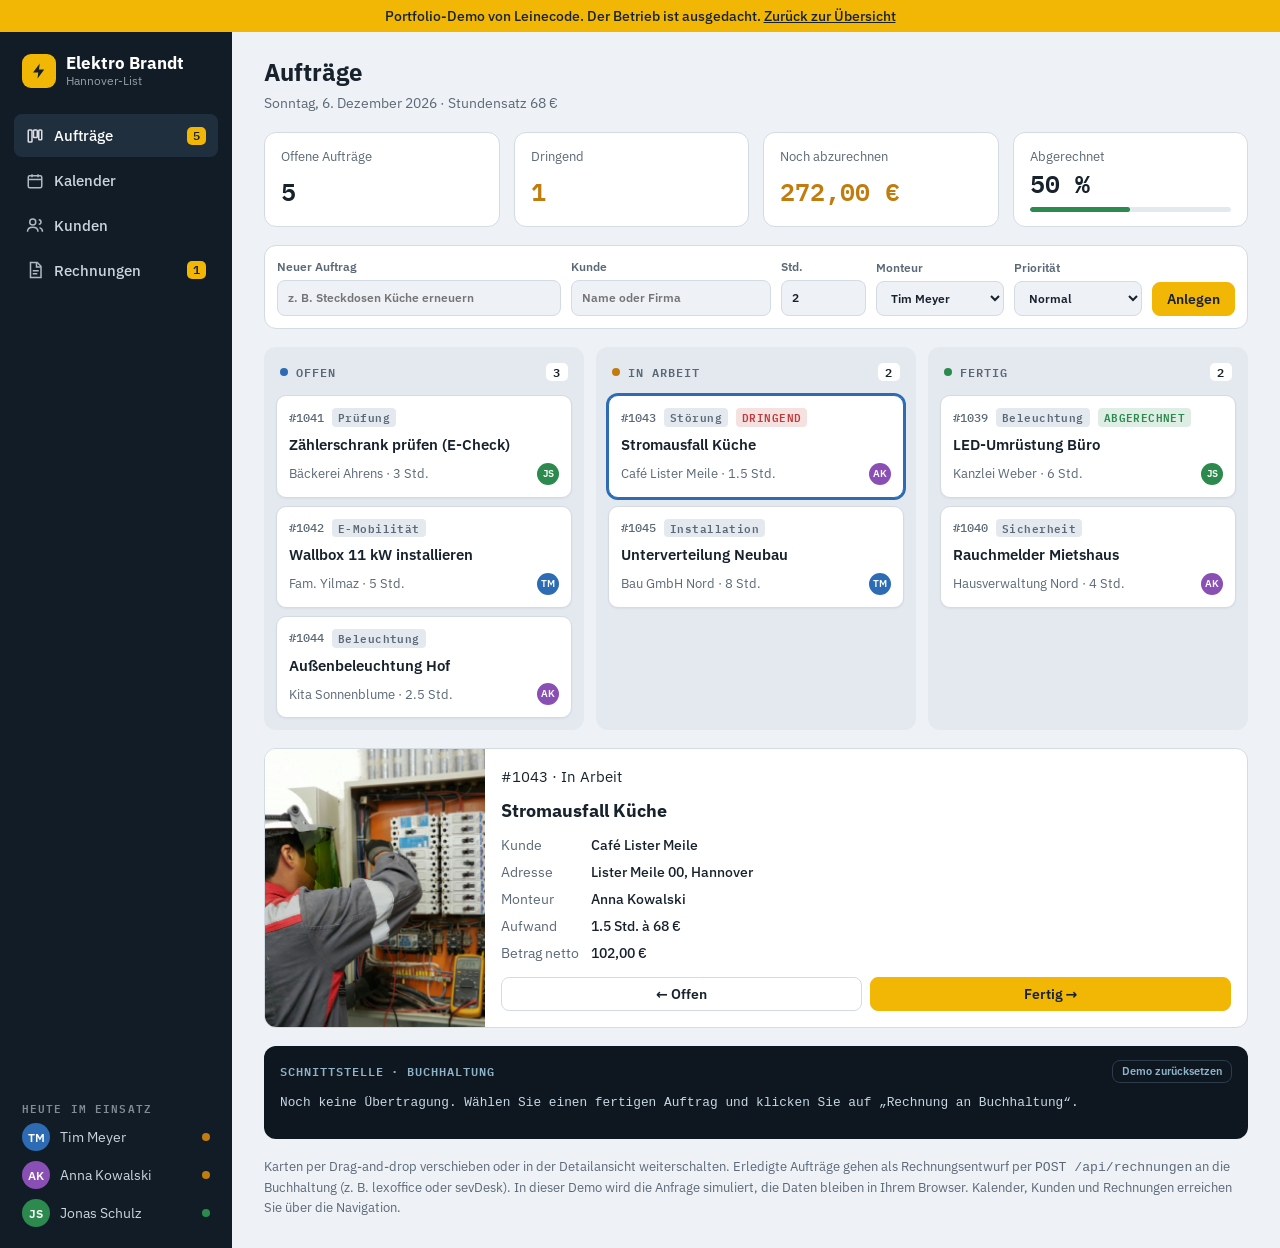
==== commit d25ba11c: "Auftragsboard: Kalender, Kundenliste und Rechnungsentwürfe" ====
--- a/auftragsboard.html
+++ b/auftragsboard.html
@@ -19,6 +19,7 @@
 }
 :root[data-theme="dark"] { --bg: #0f151b; --panel: #18212a; --col: #131b22; --ink: #e2e9ef; --muted: #91a1b0; --line: #283541; --side: #0a1015; --side-ink: #b9c7d3; --side-active: #18242f; --blue: #69a4e6; --amber: #e3a640; --green: #5cc283; --red: #e57575; --log-bg: #080d11; color-scheme: dark; }
 * { box-sizing: border-box; }
+[hidden] { display: none !important; }
 html, body { margin: 0; }
 body { background: var(--bg); color: var(--ink); font: 400 0.95rem/1.5 var(--sans); }
 button { font: 600 0.88rem/1 var(--sans); border-radius: 8px; padding: 9px 14px; cursor: pointer; border: 1px solid var(--line); background: var(--panel); color: var(--ink); }
@@ -101,6 +102,34 @@
 .detail .acts button { flex: 1; }
 .detail .acts .pill { align-self: center; padding: 8px; }
 
+.view { display: grid; gap: 18px; min-width: 0; }
+.panel { background: var(--panel); border: 1px solid var(--line); border-radius: 12px; padding: 16px; display: grid; gap: 12px; min-width: 0; }
+.panel-head { display: flex; justify-content: space-between; align-items: end; gap: 12px; flex-wrap: wrap; }
+.panel-head h2 { margin: 0; font-size: 1.05rem; }
+.panel-head p { margin: 0; color: var(--muted); font-size: 0.85rem; max-width: 46em; }
+.search { min-width: min(320px, 100%); }
+.scroll { overflow-x: auto; min-width: 0; }
+.hint { margin: 0; color: var(--muted); font-size: 0.82rem; }
+.cal { display: grid; grid-template-columns: 150px repeat(5, minmax(130px, 1fr)); gap: 6px; min-width: 820px; }
+.cal .h { font: 600 0.75rem/1.2 var(--mono); letter-spacing: .06em; text-transform: uppercase; color: var(--muted); padding: 6px 4px; }
+.cal .h.today { color: var(--blue); }
+.cal .who { display: flex; align-items: center; gap: 8px; font-weight: 600; font-size: 0.88rem; padding: 6px 4px; }
+.cal .cell { background: var(--col); border-radius: 8px; padding: 6px; display: grid; gap: 6px; align-content: start; min-height: 86px; }
+.cal .cell.today { box-shadow: inset 0 0 0 2px var(--blue); }
+.ev { text-align: left; font: 500 0.8rem/1.3 var(--sans); padding: 7px 8px; border-radius: 6px; border: 1px solid var(--line); border-left: 4px solid var(--blue); background: var(--panel); color: var(--ink); cursor: pointer; display: grid; gap: 2px; }
+.ev b { font: 600 0.72rem/1 var(--mono); color: var(--muted); }
+.ev.arbeit { border-left-color: var(--amber); }
+.ev.fertig { border-left-color: var(--green); opacity: .7; }
+.ev.fertig span::before { content: "✓ "; color: var(--green); }
+.ev.dring { border-left-color: var(--red); }
+.tbl { width: 100%; border-collapse: collapse; font-size: 0.88rem; min-width: 640px; }
+.tbl th { text-align: left; font: 600 0.7rem/1.2 var(--mono); letter-spacing: .06em; text-transform: uppercase; color: var(--muted); padding: 8px 10px; border-bottom: 1px solid var(--line); }
+.tbl td { padding: 10px; border-bottom: 1px solid var(--line); vertical-align: top; }
+.tbl tr:last-child td { border-bottom: 0; }
+.tbl .num { text-align: right; font-variant-numeric: tabular-nums; font-family: var(--mono); white-space: nowrap; }
+.tbl small { display: block; color: var(--muted); }
+.tbl button { padding: 6px 10px; font-size: 0.8rem; white-space: nowrap; }
+.tbl .empty-row { color: var(--muted); text-align: center; padding: 18px; }
 .log { background: var(--log-bg); color: var(--log-ink); border-radius: 12px; padding: 14px 16px; font: 400 0.8rem/1.6 var(--mono); max-height: 300px; overflow: auto; }
 .log h2 { font: 600 0.75rem/1 var(--mono); letter-spacing: 0.08em; text-transform: uppercase; margin: 0 0 10px; color: #8fb3c9; display: flex; justify-content: space-between; align-items: center; gap: 8px; }
 .log h2 button { padding: 5px 9px; font-size: 0.7rem; background: transparent; color: #8fb3c9; border-color: #2b3d4b; }
@@ -120,6 +149,11 @@
   .kpis { grid-template-columns: 1fr 1fr; }
   form.add { grid-template-columns: 1fr 1fr; } form.add .wide { grid-column: 1 / -1; }
 }
+@media (max-width: 680px) {
+  .cal { grid-template-columns: 96px repeat(5, 150px); min-width: 0; }
+  .cal .who, .cal .h:first-child { position: sticky; left: 0; z-index: 1; background: var(--panel); }
+  .cal .who { flex-direction: column; align-items: flex-start; gap: 4px; font-size: 0.8rem; }
+}
 @media (max-width: 680px) { .board { grid-template-columns: 1fr; } .detail { grid-template-columns: 1fr; } .detail .photo { aspect-ratio: 16 / 9; } }
 @media (prefers-reduced-motion: reduce) { * { transition: none !important; } }
 </style>
@@ -130,10 +164,10 @@
   <aside class="side">
     <div class="logo"><i><svg viewBox="0 0 24 24" fill="currentColor" aria-hidden="true"><path d="M13 2 4 14h7l-1 8 9-12h-7l1-8z"/></svg></i><div>Elektro Brandt<small>Hannover-List</small></div></div>
     <nav aria-label="Bereiche">
-      <a href="#" class="on" aria-current="page"><svg viewBox="0 0 24 24" fill="none" stroke="currentColor" stroke-width="2" aria-hidden="true"><rect x="3" y="4" width="5" height="16" rx="1"/><rect x="10" y="4" width="5" height="10" rx="1"/><rect x="17" y="4" width="4" height="13" rx="1"/></svg><span class="lbl">Aufträge</span><span class="n" id="nav-n">0</span></a>
-      <a href="#"><svg viewBox="0 0 24 24" fill="none" stroke="currentColor" stroke-width="2" aria-hidden="true"><rect x="3" y="5" width="18" height="16" rx="2"/><path d="M3 10h18M8 3v4M16 3v4"/></svg><span class="lbl">Kalender</span></a>
-      <a href="#"><svg viewBox="0 0 24 24" fill="none" stroke="currentColor" stroke-width="2" aria-hidden="true"><circle cx="9" cy="8" r="4"/><path d="M2 21c0-4 3-6 7-6s7 2 7 6M17 11a3 3 0 1 0 0-6M22 21c0-3-2-5-4-5.5"/></svg><span class="lbl">Kunden</span></a>
-      <a href="#"><svg viewBox="0 0 24 24" fill="none" stroke="currentColor" stroke-width="2" aria-hidden="true"><path d="M6 2h9l5 5v15H6z"/><path d="M14 2v6h6M9 13h8M9 17h6"/></svg><span class="lbl">Rechnungen</span></a>
+      <a href="#auftraege" data-view="auftraege" class="on" aria-current="page"><svg viewBox="0 0 24 24" fill="none" stroke="currentColor" stroke-width="2" aria-hidden="true"><rect x="3" y="4" width="5" height="16" rx="1"/><rect x="10" y="4" width="5" height="10" rx="1"/><rect x="17" y="4" width="4" height="13" rx="1"/></svg><span class="lbl">Aufträge</span><span class="n" id="nav-n">0</span></a>
+      <a href="#kalender" data-view="kalender"><svg viewBox="0 0 24 24" fill="none" stroke="currentColor" stroke-width="2" aria-hidden="true"><rect x="3" y="5" width="18" height="16" rx="2"/><path d="M3 10h18M8 3v4M16 3v4"/></svg><span class="lbl">Kalender</span></a>
+      <a href="#kunden" data-view="kunden"><svg viewBox="0 0 24 24" fill="none" stroke="currentColor" stroke-width="2" aria-hidden="true"><circle cx="9" cy="8" r="4"/><path d="M2 21c0-4 3-6 7-6s7 2 7 6M17 11a3 3 0 1 0 0-6M22 21c0-3-2-5-4-5.5"/></svg><span class="lbl">Kunden</span></a>
+      <a href="#rechnungen" data-view="rechnungen"><svg viewBox="0 0 24 24" fill="none" stroke="currentColor" stroke-width="2" aria-hidden="true"><path d="M6 2h9l5 5v15H6z"/><path d="M14 2v6h6M9 13h8M9 17h6"/></svg><span class="lbl">Rechnungen</span><span class="n" id="nav-r" hidden>0</span></a>
     </nav>
     <div class="crew"><h4>Heute im Einsatz</h4>
       <div><span class="av tm">TM</span>Tim Meyer<span class="st busy" title="Im Einsatz"></span></div>
@@ -144,9 +178,10 @@
 
   <main class="main">
     <div class="top">
-      <div><h1>Aufträge</h1><p id="today"></p></div>
+      <div><h1 id="view-title">Aufträge</h1><p id="today"></p></div>
     </div>
 
+    <section class="view" id="view-auftraege">
     <div class="kpis" id="kpis"></div>
 
     <form class="add" id="add">
@@ -162,12 +197,40 @@
       <div class="board" id="board"></div>
       <aside class="detail" id="detail" aria-live="polite"></aside>
     </div>
+    </section>
+
+    <section class="view" id="view-kalender" hidden>
+      <div class="panel">
+        <div class="panel-head"><h2>Einsatzplan</h2><p id="cal-range"></p></div>
+        <div class="scroll"><div class="cal" id="cal"></div></div>
+        <p class="hint">Klicken Sie auf einen Einsatz, um den Auftrag zu öffnen. Erledigte Einsätze sind abgehakt.</p>
+      </div>
+    </section>
+
+    <section class="view" id="view-kunden" hidden>
+      <div class="panel">
+        <div class="panel-head"><h2>Kunden</h2><label for="k-suche" class="search">Suchen<input id="k-suche" type="search" placeholder="Name, Ansprechpartner oder Straße"></label></div>
+        <div class="scroll"><table class="tbl" id="kunden"></table></div>
+      </div>
+    </section>
+
+    <section class="view" id="view-rechnungen" hidden>
+      <div class="kpis" id="r-kpis"></div>
+      <div class="panel">
+        <div class="panel-head"><h2>Bereit zur Abrechnung</h2><p>Fertige Aufträge, die noch nicht an die Buchhaltung übergeben wurden.</p></div>
+        <div class="scroll"><table class="tbl" id="r-offen"></table></div>
+      </div>
+      <div class="panel">
+        <div class="panel-head"><h2>Übertragene Rechnungsentwürfe</h2><p>Nummer, Freigabe und Versand übernimmt die Buchhaltungssoftware, damit Nummernkreise und Aufbewahrung GoBD-konform bleiben.</p></div>
+        <div class="scroll"><table class="tbl" id="r-liste"></table></div>
+      </div>
+    </section>
 
     <div class="log">
       <h2><span>Schnittstelle · Buchhaltung</span><button type="button" id="reset">Demo zurücksetzen</button></h2>
       <div id="log"></div>
     </div>
-    <p class="foot">Karten per Drag-and-drop verschieben oder in der Detailansicht weiterschalten. Erledigte Aufträge gehen als Rechnungsentwurf per <code>POST /api/rechnungen</code> an die Buchhaltung (z. B. lexoffice oder sevDesk). In dieser Demo wird die Anfrage simuliert, die Daten bleiben in Ihrem Browser.</p>
+    <p class="foot">Karten per Drag-and-drop verschieben oder in der Detailansicht weiterschalten. Erledigte Aufträge gehen als Rechnungsentwurf per <code>POST /api/rechnungen</code> an die Buchhaltung (z. B. lexoffice oder sevDesk). In dieser Demo wird die Anfrage simuliert, die Daten bleiben in Ihrem Browser. Kalender, Kunden und Rechnungen erreichen Sie über die Navigation.</p>
   </main>
 </div>
 
@@ -177,19 +240,27 @@
   messen: ["img/elektro-messen.jpg", "30% 50%"], verteiler: ["img/elektro-verteiler.jpg", "50% 52%"],
   monteur: ["img/elektro-monteur.jpg", "50% 45%"], schuetze: ["img/elektro-schuetze.jpg", "50% 40%"]
 };
-var STUNDENSATZ = 68, KEY = "auftragsboard-demo-v3";
+var STUNDENSATZ = 68, UST = 0.19, KEY = "auftragsboard-demo-v4";
 var COLS = [["offen", "Offen"], ["arbeit", "In Arbeit"], ["fertig", "Fertig"]];
 var CREW = { tm: "Tim Meyer", ak: "Anna Kowalski", js: "Jonas Schulz" };
 var SAMPLE = [
-  { id: 1041, titel: "Zählerschrank prüfen (E-Check)", kunde: "Bäckerei Ahrens", ort: "Lister Meile 00", std: 3, prio: "normal", s: "offen", m: "js", kat: "Prüfung", foto: "messen" },
-  { id: 1042, titel: "Wallbox 11 kW installieren", kunde: "Fam. Yilmaz", ort: "Podbielskistraße 00", std: 5, prio: "normal", s: "offen", m: "tm", kat: "E-Mobilität", foto: "monteur" },
-  { id: 1044, titel: "Außenbeleuchtung Hof", kunde: "Kita Sonnenblume", ort: "Wedekindplatz 00", std: 2.5, prio: "normal", s: "offen", m: "ak", kat: "Beleuchtung", foto: "schuetze" },
-  { id: 1043, titel: "Stromausfall Küche", kunde: "Café Lister Meile", ort: "Lister Meile 00", std: 1.5, prio: "dringend", s: "arbeit", m: "ak", kat: "Störung", foto: "monteur" },
-  { id: 1045, titel: "Unterverteilung Neubau", kunde: "Bau GmbH Nord", ort: "Vahrenwalder Str. 00", std: 8, prio: "normal", s: "arbeit", m: "tm", kat: "Installation", foto: "verteiler" },
-  { id: 1039, titel: "LED-Umrüstung Büro", kunde: "Kanzlei Weber", ort: "Sedanstraße 00", std: 6, prio: "normal", s: "fertig", m: "js", kat: "Beleuchtung", sent: true, foto: "schuetze" },
-  { id: 1040, titel: "Rauchmelder Mietshaus", kunde: "Hausverwaltung Nord", ort: "Bödekerstraße 00", std: 4, prio: "normal", s: "fertig", m: "ak", kat: "Sicherheit", foto: "verteiler" }
+  { id: 1041, titel: "Zählerschrank prüfen (E-Check)", kunde: "Bäckerei Ahrens", ort: "Lister Meile 00", std: 3, prio: "normal", s: "offen", m: "js", kat: "Prüfung", foto: "messen", tag: 1, start: 8 },
+  { id: 1042, titel: "Wallbox 11 kW installieren", kunde: "Fam. Yilmaz", ort: "Podbielskistraße 00", std: 5, prio: "normal", s: "offen", m: "tm", kat: "E-Mobilität", foto: "monteur", tag: 2, start: 8 },
+  { id: 1044, titel: "Außenbeleuchtung Hof", kunde: "Kita Sonnenblume", ort: "Wedekindplatz 00", std: 2.5, prio: "normal", s: "offen", m: "ak", kat: "Beleuchtung", foto: "schuetze", tag: 3, start: 13 },
+  { id: 1043, titel: "Stromausfall Küche", kunde: "Café Lister Meile", ort: "Lister Meile 00", std: 1.5, prio: "dringend", s: "arbeit", m: "ak", kat: "Störung", foto: "monteur", tag: 0, start: 7 },
+  { id: 1045, titel: "Unterverteilung Neubau", kunde: "Bau GmbH Nord", ort: "Vahrenwalder Str. 00", std: 8, prio: "normal", s: "arbeit", m: "tm", kat: "Installation", foto: "verteiler", tag: 0, start: 7 },
+  { id: 1039, titel: "LED-Umrüstung Büro", kunde: "Kanzlei Weber", ort: "Sedanstraße 00", std: 6, prio: "normal", s: "fertig", m: "js", kat: "Beleuchtung", sent: true, sentAt: -2, foto: "schuetze", tag: -2, start: 8 },
+  { id: 1040, titel: "Rauchmelder Mietshaus", kunde: "Hausverwaltung Nord", ort: "Bödekerstraße 00", std: 4, prio: "normal", s: "fertig", m: "ak", kat: "Sicherheit", foto: "verteiler", tag: -1, start: 9 }
 ];
-var data, logs = [], selected = 1043;
+var KUNDEN = {
+  "Bäckerei Ahrens": { nr: "K-0112", kontakt: "Heike Ahrens", art: "Gewerbe" },
+  "Fam. Yilmaz": { nr: "K-0187", kontakt: "Emre Yilmaz", art: "Privat" },
+  "Kita Sonnenblume": { nr: "K-0154", kontakt: "Frau Brandes (Leitung)", art: "Einrichtung" },
+  "Café Lister Meile": { nr: "K-0098", kontakt: "Marco Lenz", art: "Gastronomie" },
+  "Bau GmbH Nord": { nr: "K-0121", kontakt: "Bauleitung, Herr Kruse", art: "Gewerbe" },
+  "Kanzlei Weber": { nr: "K-0076", kontakt: "Dr. Sabine Weber", art: "Gewerbe" },
+  "Hausverwaltung Nord": { nr: "K-0143", kontakt: "Thomas Jansen", art: "Hausverwaltung" }
+};var data, logs = [], selected = 1043;
 function load() { try { var raw = localStorage.getItem(KEY); if (raw) return JSON.parse(raw); } catch (e) {} return JSON.parse(JSON.stringify(SAMPLE)); }
 function save() { try { localStorage.setItem(KEY, JSON.stringify(data)); } catch (e) {} }
 function euro(n) { return n.toLocaleString("de-DE", { style: "currency", currency: "EUR" }); }
@@ -225,7 +296,7 @@
     });
     board.appendChild(col);
   });
-  renderDetail(); renderKpis(); renderLog();
+  renderDetail(); renderKpis(); renderLog(); renderCal(); renderKunden(); renderRechnungen();
 }
 function renderDetail() {
   var d = document.getElementById("detail"), a = byId(selected); d.innerHTML = "";
@@ -265,9 +336,10 @@
 function sendInvoice(a) {
   var payload = { auftrag: a.id, kunde: a.kunde, leistungsort: a.ort + ", Hannover", positionen: [{ text: a.titel, menge: a.std, einheit: "Std.", einzelpreis: STUNDENSATZ }], summe_netto: a.std * STUNDENSATZ, status: "entwurf" };
   var t = new Date().toLocaleTimeString("de-DE", { hour: "2-digit", minute: "2-digit", second: "2-digit" });
-  logs.unshift({ req: t + "  POST /api/rechnungen\n" + JSON.stringify(payload, null, 2), res: "201 Created · Rechnungsentwurf RE-2026-" + (300 + a.id % 100) + " angelegt" });
-  a.sent = true; save(); render();
-}
+  logs.unshift({ req: t + "  POST /api/rechnungen\n" + JSON.stringify(payload, null, 2), res: "201 Created · Rechnungsentwurf " + reNr(a) + " angelegt" });
+  a.sent = true; a.sentAt = 0; save(); render();
+}
+function reNr(a) { return "RE-2026-" + (300 + a.id % 100); }
 function renderLog() {
   var l = document.getElementById("log"); l.innerHTML = "";
   if (!logs.length) { l.appendChild(el("pre", null, "Noch keine Übertragung. Wählen Sie einen fertigen Auftrag und klicken Sie auf „Rechnung an Buchhaltung“.")); return; }
@@ -278,12 +350,106 @@
   var t = document.getElementById("f-titel"), k = document.getElementById("f-kunde");
   if (!t.value.trim() || !k.value.trim()) { (t.value.trim() ? k : t).focus(); return; }
   var id = data.reduce(function (m, a) { return Math.max(m, a.id); }, 1000) + 1;
-  data.push({ id: id, titel: t.value.trim(), kunde: k.value.trim(), ort: "Adresse folgt", std: parseFloat(document.getElementById("f-std").value) || 1, prio: document.getElementById("f-prio").value, s: "offen", m: document.getElementById("f-mont").value, kat: "Neu", foto: "messen" });
+  data.push({ id: id, titel: t.value.trim(), kunde: k.value.trim(), ort: "Adresse folgt", std: parseFloat(document.getElementById("f-std").value) || 1, prio: document.getElementById("f-prio").value, s: "offen", m: document.getElementById("f-mont").value, kat: "Neu", foto: "messen", tag: 1 + id % 4, start: 8 });
   selected = id; t.value = ""; k.value = ""; save(); render();
 });
+/* Arbeitstage rund um heute: Index 0 = heute (bzw. nächster Werktag) */
+function workday(offset) {
+  var d = new Date(); d.setHours(0, 0, 0, 0);
+  while (d.getDay() === 0 || d.getDay() === 6) d.setDate(d.getDate() + 1);
+  var step = offset < 0 ? -1 : 1, n = Math.abs(offset);
+  while (n > 0) { d.setDate(d.getDate() + step); if (d.getDay() !== 0 && d.getDay() !== 6) n--; }
+  return d;
+}
+function fmtD(d, opt) { return d.toLocaleDateString("de-DE", opt || { day: "2-digit", month: "2-digit", year: "numeric" }); }
+function hm(h) { return Math.floor(h) + ":" + (h % 1 ? "30" : "00"); }
+function go(id) { selected = id; location.hash = "auftraege"; render(); }
+
+function renderCal() {
+  var cal = document.getElementById("cal"); cal.innerHTML = "";
+  var days = [-1, 0, 1, 2, 3].map(workday);
+  document.getElementById("cal-range").textContent = fmtD(days[0], { day: "numeric", month: "long" }) + " bis " + fmtD(days[4], { day: "numeric", month: "long", year: "numeric" });
+  cal.appendChild(el("div", "h", "Monteur"));
+  days.forEach(function (d, i) { cal.appendChild(el("div", "h" + (i === 1 ? " today" : ""), fmtD(d, { weekday: "short", day: "2-digit", month: "2-digit" }) + (i === 1 ? " · heute" : ""))); });
+  Object.keys(CREW).forEach(function (code) {
+    var w = el("div", "who"); w.append(av(code), el("span", null, CREW[code])); cal.appendChild(w);
+    [-1, 0, 1, 2, 3].forEach(function (off, i) {
+      var cell = el("div", "cell" + (i === 1 ? " today" : ""));
+      data.filter(function (a) { return a.m === code && (a.tag == null ? 1 : a.tag) === off; })
+        .sort(function (x, y) { return x.start - y.start; })
+        .forEach(function (a) {
+          var b = el("button", "ev " + a.s + (a.prio === "dringend" && a.s !== "fertig" ? " dring" : "")); b.type = "button";
+          b.append(el("b", null, hm(a.start || 8) + "–" + hm((a.start || 8) + a.std) + " · #" + a.id), el("span", null, a.titel), el("small", null, a.kunde));
+          b.onclick = function () { go(a.id); }; cell.appendChild(b);
+        });
+      cal.appendChild(cell);
+    });
+  });
+}
+
+function renderKunden() {
+  var q = (document.getElementById("k-suche").value || "").toLowerCase(), t = document.getElementById("kunden"); t.innerHTML = "";
+  var names = []; data.forEach(function (a) { if (names.indexOf(a.kunde) < 0) names.push(a.kunde); });
+  var head = el("tr"); ["Kunde", "Ansprechpartner", "Adresse", "Aufträge", "Umsatz netto", "Offen"].forEach(function (h, i) { var th = el("th", i > 2 ? "num" : null, h); head.appendChild(th); });
+  t.appendChild(head);
+  var rows = names.map(function (n) {
+    var info = KUNDEN[n] || { nr: "neu", kontakt: "–", art: "Neukunde" }, jobs = data.filter(function (a) { return a.kunde === n; });
+    return { n: n, info: info, jobs: jobs, ort: jobs[0].ort };
+  }).filter(function (r) { return !q || (r.n + " " + r.info.kontakt + " " + r.ort).toLowerCase().indexOf(q) > -1; })
+    .sort(function (x, y) { return x.n.localeCompare(y.n, "de"); });
+  if (!rows.length) { var tr = el("tr"), td = el("td", "empty-row", "Kein Kunde gefunden."); td.colSpan = 6; tr.appendChild(td); t.appendChild(tr); return; }
+  rows.forEach(function (r) {
+    var tr = el("tr"), c1 = el("td"); c1.append(el("strong", null, r.n), el("small", null, r.info.nr + " · " + r.info.art));
+    var umsatz = r.jobs.filter(function (a) { return a.sent; }).reduce(function (s, a) { return s + a.std * STUNDENSATZ; }, 0);
+    var offen = r.jobs.filter(function (a) { return a.s !== "fertig"; }).length;
+    tr.append(c1, el("td", null, r.info.kontakt), el("td", null, r.ort + ", Hannover"), el("td", "num", String(r.jobs.length)), el("td", "num", euro(umsatz)), el("td", "num", offen ? offen + " Auftr." : "–"));
+    tr.style.cursor = "pointer"; tr.onclick = function () { go(r.jobs[0].id); };
+    t.appendChild(tr);
+  });
+}
+
+function renderRechnungen() {
+  var ready = data.filter(function (a) { return a.s === "fertig" && !a.sent; }), sent = data.filter(function (a) { return a.sent; });
+  var sum = function (l) { return l.reduce(function (s, a) { return s + a.std * STUNDENSATZ; }, 0); };
+  var k = document.getElementById("r-kpis"); k.innerHTML = "";
+  [["Bereit zur Abrechnung", String(ready.length), ready.length ? "warn" : ""], ["Offener Betrag netto", euro(sum(ready)), ready.length ? "warn" : ""], ["Übertragene Entwürfe", String(sent.length), ""], ["Übertragen brutto", euro(sum(sent) * (1 + UST)), ""]]
+    .forEach(function (x) { var t = el("div", "kpi " + x[2]); t.append(el("small", null, x[0]), el("b", null, x[1])); k.appendChild(t); });
+  var nr = document.getElementById("nav-r"); nr.textContent = ready.length; nr.hidden = !ready.length;
+
+  var o = document.getElementById("r-offen"); o.innerHTML = "";
+  var h1 = el("tr"); ["Auftrag", "Kunde", "Erledigt", "Netto", ""].forEach(function (h, i) { h1.appendChild(el("th", i === 3 ? "num" : null, h)); }); o.appendChild(h1);
+  if (!ready.length) { var tr0 = el("tr"), td0 = el("td", "empty-row", "Alles abgerechnet. Neue fertige Aufträge erscheinen hier."); td0.colSpan = 5; tr0.appendChild(td0); o.appendChild(tr0); }
+  ready.forEach(function (a) {
+    var tr = el("tr"), c = el("td"); c.append(el("strong", null, a.titel), el("small", null, "#" + a.id + " · " + a.std + " Std. · " + CREW[a.m]));
+    var b = el("button", "primary", "An Buchhaltung senden"); b.type = "button"; b.onclick = function () { sendInvoice(a); };
+    var cb = el("td"); cb.appendChild(b);
+    tr.append(c, el("td", null, a.kunde), el("td", null, fmtD(workday(a.tag == null ? 0 : a.tag))), el("td", "num", euro(a.std * STUNDENSATZ)), cb);
+    o.appendChild(tr);
+  });
+
+  var l = document.getElementById("r-liste"); l.innerHTML = "";
+  var h2 = el("tr"); ["Entwurf", "Kunde", "Übertragen", "Netto", "USt 19 %", "Brutto", "Status"].forEach(function (h, i) { h2.appendChild(el("th", i > 2 && i < 6 ? "num" : null, h)); }); l.appendChild(h2);
+  if (!sent.length) { var tr1 = el("tr"), td1 = el("td", "empty-row", "Noch keine Entwürfe übertragen."); td1.colSpan = 7; tr1.appendChild(td1); l.appendChild(tr1); }
+  sent.slice().sort(function (x, y) { return (y.sentAt || 0) - (x.sentAt || 0); }).forEach(function (a) {
+    var n = a.std * STUNDENSATZ, tr = el("tr"), c = el("td"); c.append(el("strong", null, reNr(a)), el("small", null, a.titel));
+    var st = el("td"); st.appendChild(el("span", "pill sent", "IN BUCHHALTUNG"));
+    tr.append(c, el("td", null, a.kunde), el("td", null, fmtD(workday(a.sentAt || 0))), el("td", "num", euro(n)), el("td", "num", euro(n * UST)), el("td", "num", euro(n * (1 + UST))), st);
+    l.appendChild(tr);
+  });
+}
+
+var TITLES = { auftraege: "Aufträge", kalender: "Kalender", kunden: "Kunden", rechnungen: "Rechnungen" };
+function showView() {
+  var v = (location.hash || "").replace("#", ""); if (!TITLES[v]) v = "auftraege";
+  Object.keys(TITLES).forEach(function (k) { document.getElementById("view-" + k).hidden = k !== v; });
+  document.querySelectorAll(".side nav a").forEach(function (a) { var on = a.dataset.view === v; a.classList.toggle("on", on); if (on) a.setAttribute("aria-current", "page"); else a.removeAttribute("aria-current"); });
+  document.getElementById("view-title").textContent = TITLES[v];
+}
+window.addEventListener("hashchange", showView);
+document.getElementById("k-suche").addEventListener("input", renderKunden);
 document.getElementById("reset").onclick = function () { data = JSON.parse(JSON.stringify(SAMPLE)); logs = []; selected = 1043; save(); render(); };
 document.getElementById("today").textContent = new Date().toLocaleDateString("de-DE", { weekday: "long", day: "numeric", month: "long", year: "numeric" }) + " · Stundensatz " + STUNDENSATZ + " €";
-data = load(); if (!byId(selected) && data[0]) selected = data[0].id; render();
+data = load(); if (!byId(selected) && data[0]) selected = data[0].id; render(); showView();
 </script>
 </body>
 </html>
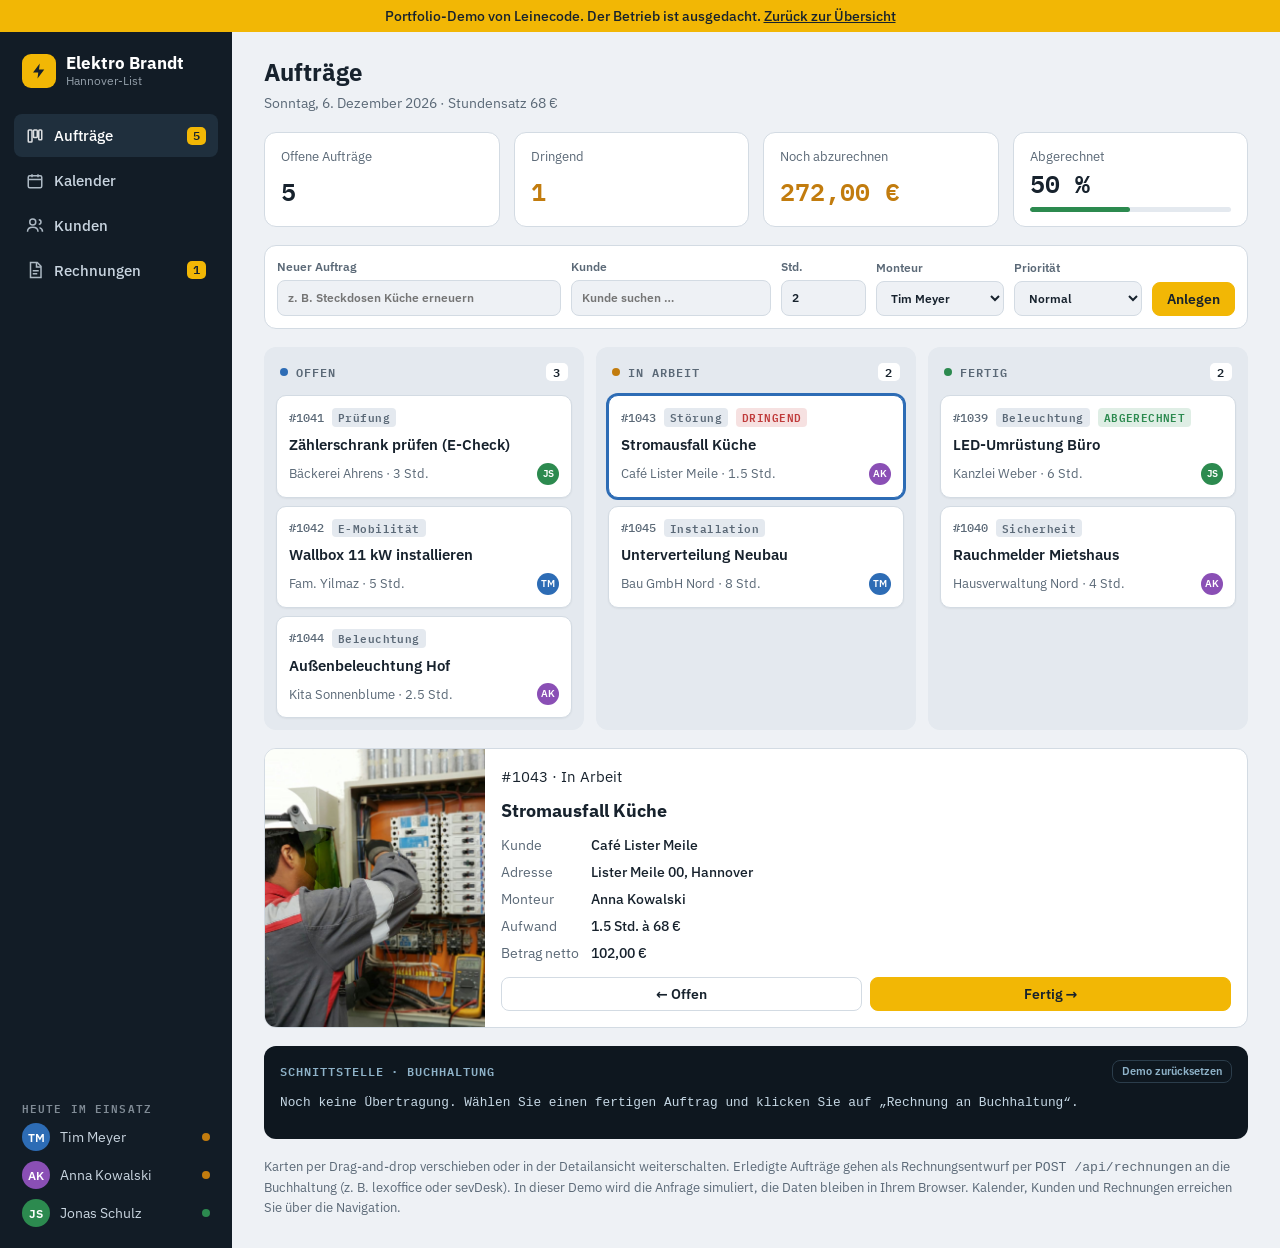
==== commit 83753168: "Auftragsboard: Kunden anlegen und im Auftrag suchen" ====
--- a/auftragsboard.html
+++ b/auftragsboard.html
@@ -109,6 +109,16 @@
 .panel-head p { margin: 0; color: var(--muted); font-size: 0.85rem; max-width: 46em; }
 .search { min-width: min(320px, 100%); }
 .scroll { overflow-x: auto; min-width: 0; }
+.combo { position: relative; }
+.combo ul { position: absolute; z-index: 20; top: calc(100% + 4px); left: 0; right: 0; min-width: 240px; max-height: 260px; overflow: auto; margin: 0; padding: 4px; list-style: none; background: var(--panel); border: 1px solid var(--line); border-radius: 8px; box-shadow: 0 12px 28px -12px rgba(0,0,0,.35); }
+.combo li { padding: 8px 10px; border-radius: 6px; cursor: pointer; font-size: 0.88rem; font-weight: 500; color: var(--ink); display: grid; gap: 1px; }
+.combo li small { color: var(--muted); font-weight: 400; font-size: 0.78rem; }
+.combo li.act, .combo li:hover { background: var(--col); }
+.combo li.neu { color: var(--blue); border-top: 1px solid var(--line); margin-top: 4px; }
+.combo li mark { background: color-mix(in srgb, var(--volt) 45%, transparent); color: inherit; border-radius: 2px; }
+.k-grid { display: grid; grid-template-columns: 1.4fr 1.2fr 1.4fr 0.9fr auto; gap: 10px; align-items: end; }
+@media (max-width: 900px) { .k-grid { grid-template-columns: 1fr 1fr; } }
+@media (max-width: 520px) { .k-grid { grid-template-columns: 1fr; } }
 .hint { margin: 0; color: var(--muted); font-size: 0.82rem; }
 .cal { display: grid; grid-template-columns: 150px repeat(5, minmax(130px, 1fr)); gap: 6px; min-width: 820px; }
 .cal .h { font: 600 0.75rem/1.2 var(--mono); letter-spacing: .06em; text-transform: uppercase; color: var(--muted); padding: 6px 4px; }
@@ -186,7 +196,7 @@
 
     <form class="add" id="add">
       <label class="wide" for="f-titel">Neuer Auftrag<input id="f-titel" placeholder="z. B. Steckdosen Küche erneuern" required></label>
-      <label for="f-kunde">Kunde<input id="f-kunde" placeholder="Name oder Firma" required></label>
+      <label for="f-kunde">Kunde<div class="combo"><input id="f-kunde" role="combobox" aria-expanded="false" aria-controls="f-kunde-list" aria-autocomplete="list" autocomplete="off" placeholder="Kunde suchen …" required><ul id="f-kunde-list" role="listbox" hidden></ul></div></label>
       <label for="f-std">Std.<input id="f-std" type="number" min="0.5" step="0.5" value="2"></label>
       <label for="f-mont">Monteur<select id="f-mont"><option value="tm">Tim Meyer</option><option value="ak">Anna Kowalski</option><option value="js">Jonas Schulz</option></select></label>
       <label for="f-prio">Priorität<select id="f-prio"><option value="normal">Normal</option><option value="dringend">Dringend</option></select></label>
@@ -212,6 +222,17 @@
         <div class="panel-head"><h2>Kunden</h2><label for="k-suche" class="search">Suchen<input id="k-suche" type="search" placeholder="Name, Ansprechpartner oder Straße"></label></div>
         <div class="scroll"><table class="tbl" id="kunden"></table></div>
       </div>
+      <form class="panel" id="k-form" novalidate>
+        <div class="panel-head"><h2>Neuen Kunden anlegen</h2><p id="k-hint">Danach können Sie den Kunden beim Anlegen eines Auftrags auswählen.</p></div>
+        <div class="k-grid">
+          <label for="k-name">Firma oder Name<input id="k-name" placeholder="z. B. Friseur Schnittpunkt" required></label>
+          <label for="k-kontakt">Ansprechpartner<input id="k-kontakt" placeholder="z. B. Mira Hoffmann"></label>
+          <label for="k-ort">Straße und Hausnummer<input id="k-ort" placeholder="z. B. Limmerstraße 00" required></label>
+          <label for="k-art">Art<select id="k-art"><option>Gewerbe</option><option>Privat</option><option>Gastronomie</option><option>Hausverwaltung</option><option>Einrichtung</option></select></label>
+          <button class="primary" type="submit">Kunde anlegen</button>
+        </div>
+        <p class="hint" id="k-msg" role="status"></p>
+      </form>
     </section>
 
     <section class="view" id="view-rechnungen" hidden>
@@ -240,7 +261,7 @@
   messen: ["img/elektro-messen.jpg", "30% 50%"], verteiler: ["img/elektro-verteiler.jpg", "50% 52%"],
   monteur: ["img/elektro-monteur.jpg", "50% 45%"], schuetze: ["img/elektro-schuetze.jpg", "50% 40%"]
 };
-var STUNDENSATZ = 68, UST = 0.19, KEY = "auftragsboard-demo-v4";
+var STUNDENSATZ = 68, UST = 0.19, KEY = "auftragsboard-demo-v5";
 var COLS = [["offen", "Offen"], ["arbeit", "In Arbeit"], ["fertig", "Fertig"]];
 var CREW = { tm: "Tim Meyer", ak: "Anna Kowalski", js: "Jonas Schulz" };
 var SAMPLE = [
@@ -253,16 +274,18 @@
   { id: 1040, titel: "Rauchmelder Mietshaus", kunde: "Hausverwaltung Nord", ort: "Bödekerstraße 00", std: 4, prio: "normal", s: "fertig", m: "ak", kat: "Sicherheit", foto: "verteiler", tag: -1, start: 9 }
 ];
 var KUNDEN = {
-  "Bäckerei Ahrens": { nr: "K-0112", kontakt: "Heike Ahrens", art: "Gewerbe" },
-  "Fam. Yilmaz": { nr: "K-0187", kontakt: "Emre Yilmaz", art: "Privat" },
-  "Kita Sonnenblume": { nr: "K-0154", kontakt: "Frau Brandes (Leitung)", art: "Einrichtung" },
-  "Café Lister Meile": { nr: "K-0098", kontakt: "Marco Lenz", art: "Gastronomie" },
-  "Bau GmbH Nord": { nr: "K-0121", kontakt: "Bauleitung, Herr Kruse", art: "Gewerbe" },
-  "Kanzlei Weber": { nr: "K-0076", kontakt: "Dr. Sabine Weber", art: "Gewerbe" },
-  "Hausverwaltung Nord": { nr: "K-0143", kontakt: "Thomas Jansen", art: "Hausverwaltung" }
-};var data, logs = [], selected = 1043;
+  "Bäckerei Ahrens": { nr: "K-0112", kontakt: "Heike Ahrens", art: "Gewerbe", ort: "Lister Meile 00" },
+  "Fam. Yilmaz": { nr: "K-0187", kontakt: "Emre Yilmaz", art: "Privat", ort: "Podbielskistraße 00" },
+  "Kita Sonnenblume": { nr: "K-0154", kontakt: "Frau Brandes (Leitung)", art: "Einrichtung", ort: "Wedekindplatz 00" },
+  "Café Lister Meile": { nr: "K-0098", kontakt: "Marco Lenz", art: "Gastronomie", ort: "Lister Meile 00" },
+  "Bau GmbH Nord": { nr: "K-0121", kontakt: "Bauleitung, Herr Kruse", art: "Gewerbe", ort: "Vahrenwalder Str. 00" },
+  "Kanzlei Weber": { nr: "K-0076", kontakt: "Dr. Sabine Weber", art: "Gewerbe", ort: "Sedanstraße 00" },
+  "Hausverwaltung Nord": { nr: "K-0143", kontakt: "Thomas Jansen", art: "Hausverwaltung", ort: "Bödekerstraße 00" }
+};
+var data, kunden, logs = [], selected = 1043, pendingKunde = false;
 function load() { try { var raw = localStorage.getItem(KEY); if (raw) return JSON.parse(raw); } catch (e) {} return JSON.parse(JSON.stringify(SAMPLE)); }
-function save() { try { localStorage.setItem(KEY, JSON.stringify(data)); } catch (e) {} }
+function loadKunden() { try { var raw = localStorage.getItem(KEY + "-kunden"); if (raw) return JSON.parse(raw); } catch (e) {} return JSON.parse(JSON.stringify(KUNDEN)); }
+function save() { try { localStorage.setItem(KEY, JSON.stringify(data)); localStorage.setItem(KEY + "-kunden", JSON.stringify(kunden)); } catch (e) {} }
 function euro(n) { return n.toLocaleString("de-DE", { style: "currency", currency: "EUR" }); }
 function el(tag, cls, text) { var e = document.createElement(tag); if (cls) e.className = cls; if (text != null) e.textContent = text; return e; }
 function av(code) { var a = el("span", "av " + code, code.toUpperCase()); a.title = CREW[code]; return a; }
@@ -348,9 +371,11 @@
 document.getElementById("add").addEventListener("submit", function (e) {
   e.preventDefault();
   var t = document.getElementById("f-titel"), k = document.getElementById("f-kunde");
-  if (!t.value.trim() || !k.value.trim()) { (t.value.trim() ? k : t).focus(); return; }
+  if (!t.value.trim()) { t.focus(); return; }
+  if (!kunden[k.value.trim()]) { k.focus(); openCombo(); return; }
+  k.value = k.value.trim();
   var id = data.reduce(function (m, a) { return Math.max(m, a.id); }, 1000) + 1;
-  data.push({ id: id, titel: t.value.trim(), kunde: k.value.trim(), ort: "Adresse folgt", std: parseFloat(document.getElementById("f-std").value) || 1, prio: document.getElementById("f-prio").value, s: "offen", m: document.getElementById("f-mont").value, kat: "Neu", foto: "messen", tag: 1 + id % 4, start: 8 });
+  data.push({ id: id, titel: t.value.trim(), kunde: k.value, ort: kunden[k.value].ort, std: parseFloat(document.getElementById("f-std").value) || 1, prio: document.getElementById("f-prio").value, s: "offen", m: document.getElementById("f-mont").value, kat: "Neu", foto: "messen", tag: 1 + id % 4, start: 8 });
   selected = id; t.value = ""; k.value = ""; save(); render();
 });
 /* Arbeitstage rund um heute: Index 0 = heute (bzw. nächster Werktag) */
@@ -389,12 +414,12 @@
 
 function renderKunden() {
   var q = (document.getElementById("k-suche").value || "").toLowerCase(), t = document.getElementById("kunden"); t.innerHTML = "";
-  var names = []; data.forEach(function (a) { if (names.indexOf(a.kunde) < 0) names.push(a.kunde); });
+  var names = Object.keys(kunden); data.forEach(function (a) { if (names.indexOf(a.kunde) < 0) names.push(a.kunde); });
   var head = el("tr"); ["Kunde", "Ansprechpartner", "Adresse", "Aufträge", "Umsatz netto", "Offen"].forEach(function (h, i) { var th = el("th", i > 2 ? "num" : null, h); head.appendChild(th); });
   t.appendChild(head);
   var rows = names.map(function (n) {
-    var info = KUNDEN[n] || { nr: "neu", kontakt: "–", art: "Neukunde" }, jobs = data.filter(function (a) { return a.kunde === n; });
-    return { n: n, info: info, jobs: jobs, ort: jobs[0].ort };
+    var info = kunden[n] || { nr: "neu", kontakt: "–", art: "Neukunde" }, jobs = data.filter(function (a) { return a.kunde === n; });
+    return { n: n, info: info, jobs: jobs, ort: info.ort || (jobs[0] ? jobs[0].ort : "–") };
   }).filter(function (r) { return !q || (r.n + " " + r.info.kontakt + " " + r.ort).toLowerCase().indexOf(q) > -1; })
     .sort(function (x, y) { return x.n.localeCompare(y.n, "de"); });
   if (!rows.length) { var tr = el("tr"), td = el("td", "empty-row", "Kein Kunde gefunden."); td.colSpan = 6; tr.appendChild(td); t.appendChild(tr); return; }
@@ -402,8 +427,9 @@
     var tr = el("tr"), c1 = el("td"); c1.append(el("strong", null, r.n), el("small", null, r.info.nr + " · " + r.info.art));
     var umsatz = r.jobs.filter(function (a) { return a.sent; }).reduce(function (s, a) { return s + a.std * STUNDENSATZ; }, 0);
     var offen = r.jobs.filter(function (a) { return a.s !== "fertig"; }).length;
-    tr.append(c1, el("td", null, r.info.kontakt), el("td", null, r.ort + ", Hannover"), el("td", "num", String(r.jobs.length)), el("td", "num", euro(umsatz)), el("td", "num", offen ? offen + " Auftr." : "–"));
-    tr.style.cursor = "pointer"; tr.onclick = function () { go(r.jobs[0].id); };
+    tr.append(c1, el("td", null, r.info.kontakt), el("td", null, r.ort + ", Hannover"), el("td", "num", String(r.jobs.length)), el("td", "num", euro(umsatz)), el("td", "num", offen ? offen + " Auftr." : (r.jobs.length ? "–" : "neu")));
+    tr.style.cursor = "pointer"; tr.title = r.jobs.length ? "Auftrag öffnen" : "Auftrag für diesen Kunden anlegen";
+    tr.onclick = function () { if (r.jobs.length) go(r.jobs[0].id); else startAuftrag(r.n); };
     t.appendChild(tr);
   });
 }
@@ -447,9 +473,76 @@
 }
 window.addEventListener("hashchange", showView);
 document.getElementById("k-suche").addEventListener("input", renderKunden);
-document.getElementById("reset").onclick = function () { data = JSON.parse(JSON.stringify(SAMPLE)); logs = []; selected = 1043; save(); render(); };
+/* Kundensuche im Auftragsformular */
+var combo = { input: document.getElementById("f-kunde"), list: document.getElementById("f-kunde-list"), items: [], act: -1 };
+function renderKundenSelect(value) { if (value != null) combo.input.value = value; closeCombo(); }
+function closeCombo() { combo.list.hidden = true; combo.input.setAttribute("aria-expanded", "false"); combo.act = -1; }
+function hl(text, q) {
+  var f = document.createDocumentFragment(), i = q ? text.toLowerCase().indexOf(q) : -1;
+  if (i < 0) { f.append(text); return f; }
+  var m = document.createElement("mark"); m.textContent = text.slice(i, i + q.length);
+  f.append(text.slice(0, i), m, text.slice(i + q.length)); return f;
+}
+function openCombo() {
+  var raw = combo.input.value.trim(), q = raw.toLowerCase(); combo.list.innerHTML = ""; combo.items = [];
+  Object.keys(kunden).filter(function (n) { var k = kunden[n]; return !q || (n + " " + k.kontakt + " " + k.ort + " " + k.nr).toLowerCase().indexOf(q) > -1; })
+    .sort(function (a, b) { return a.localeCompare(b, "de"); })
+    .forEach(function (n) { combo.items.push({ name: n }); });
+  combo.items.push({ neu: true, name: raw });
+  combo.items.forEach(function (it, i) {
+    var li = el("li", it.neu ? "neu" : null); li.id = "kopt-" + i; li.setAttribute("role", "option");
+    if (it.neu) li.textContent = raw && !kunden[raw] ? "+ „" + raw + "“ als neuen Kunden anlegen" : "+ Neuen Kunden anlegen";
+    else { var b = el("span"); b.appendChild(hl(it.name, q)); li.append(b, el("small", null, kunden[it.name].nr + " · " + kunden[it.name].ort)); }
+    li.addEventListener("mousedown", function (e) { e.preventDefault(); pick(i); });
+    combo.list.appendChild(li);
+  });
+  combo.act = combo.items.length > 1 && q ? 0 : -1; mark();
+  combo.list.hidden = false; combo.input.setAttribute("aria-expanded", "true");
+}
+function mark() {
+  [].forEach.call(combo.list.children, function (li, i) { li.classList.toggle("act", i === combo.act); });
+  if (combo.act > -1) { combo.input.setAttribute("aria-activedescendant", "kopt-" + combo.act); combo.list.children[combo.act].scrollIntoView({ block: "nearest" }); }
+  else combo.input.removeAttribute("aria-activedescendant");
+}
+function pick(i) {
+  var it = combo.items[i]; closeCombo();
+  if (!it.neu) { combo.input.value = it.name; document.getElementById("f-std").focus(); return; }
+  pendingKunde = true; location.hash = "kunden";
+  document.getElementById("k-name").value = it.name && !kunden[it.name] ? it.name : "";
+  document.getElementById("k-hint").textContent = "Nach dem Anlegen kehren Sie automatisch zum Auftrag zurück.";
+  setTimeout(function () { var n = document.getElementById("k-name"); (n.value ? document.getElementById("k-kontakt") : n).focus(); }, 0);
+}
+combo.input.addEventListener("input", openCombo);
+combo.input.addEventListener("focus", function () { if (kunden[combo.input.value]) combo.input.select(); openCombo(); });
+combo.input.addEventListener("blur", function () { setTimeout(closeCombo, 100); });
+combo.input.addEventListener("keydown", function (e) {
+  if (e.key === "ArrowDown" || e.key === "ArrowUp") {
+    e.preventDefault(); if (combo.list.hidden) openCombo();
+    var n = combo.items.length; combo.act = e.key === "ArrowDown" ? (combo.act + 1) % n : (combo.act - 1 + n) % n; mark();
+  } else if (e.key === "Enter" && !combo.list.hidden && combo.act > -1) { e.preventDefault(); pick(combo.act); }
+  else if (e.key === "Escape") closeCombo();
+});
+function startAuftrag(name) {
+  location.hash = "auftraege"; renderKundenSelect(name);
+  setTimeout(function () { document.getElementById("f-titel").focus(); }, 0);
+}
+document.getElementById("k-form").addEventListener("submit", function (e) {
+  e.preventDefault();
+  var n = document.getElementById("k-name"), o = document.getElementById("k-ort"), msg = document.getElementById("k-msg");
+  var name = n.value.trim(), ort = o.value.trim();
+  if (!name) { msg.textContent = "Bitte Firma oder Name eintragen."; n.focus(); return; }
+  if (!ort) { msg.textContent = "Bitte Straße und Hausnummer eintragen."; o.focus(); return; }
+  if (kunden[name]) { msg.textContent = "„" + name + "“ gibt es schon."; n.focus(); return; }
+  var max = Object.keys(kunden).reduce(function (m, k) { var x = parseInt(String(kunden[k].nr).replace(/\D/g, ""), 10) || 0; return Math.max(m, x); }, 0);
+  kunden[name] = { nr: "K-" + String(max + 1).padStart(4, "0"), kontakt: document.getElementById("k-kontakt").value.trim() || "–", art: document.getElementById("k-art").value, ort: ort };
+  save(); this.reset(); msg.textContent = "Kunde „" + name + "“ angelegt (" + kunden[name].nr + ").";
+  renderKunden();
+  if (pendingKunde) { pendingKunde = false; document.getElementById("k-hint").textContent = "Danach können Sie den Kunden beim Anlegen eines Auftrags auswählen."; startAuftrag(name); }
+});
+
+document.getElementById("reset").onclick = function () { data = JSON.parse(JSON.stringify(SAMPLE)); kunden = JSON.parse(JSON.stringify(KUNDEN)); logs = []; selected = 1043; save(); renderKundenSelect(""); render(); };
 document.getElementById("today").textContent = new Date().toLocaleDateString("de-DE", { weekday: "long", day: "numeric", month: "long", year: "numeric" }) + " · Stundensatz " + STUNDENSATZ + " €";
-data = load(); if (!byId(selected) && data[0]) selected = data[0].id; render(); showView();
+data = load(); kunden = loadKunden(); if (!byId(selected) && data[0]) selected = data[0].id; renderKundenSelect(""); render(); showView();
 </script>
 </body>
 </html>
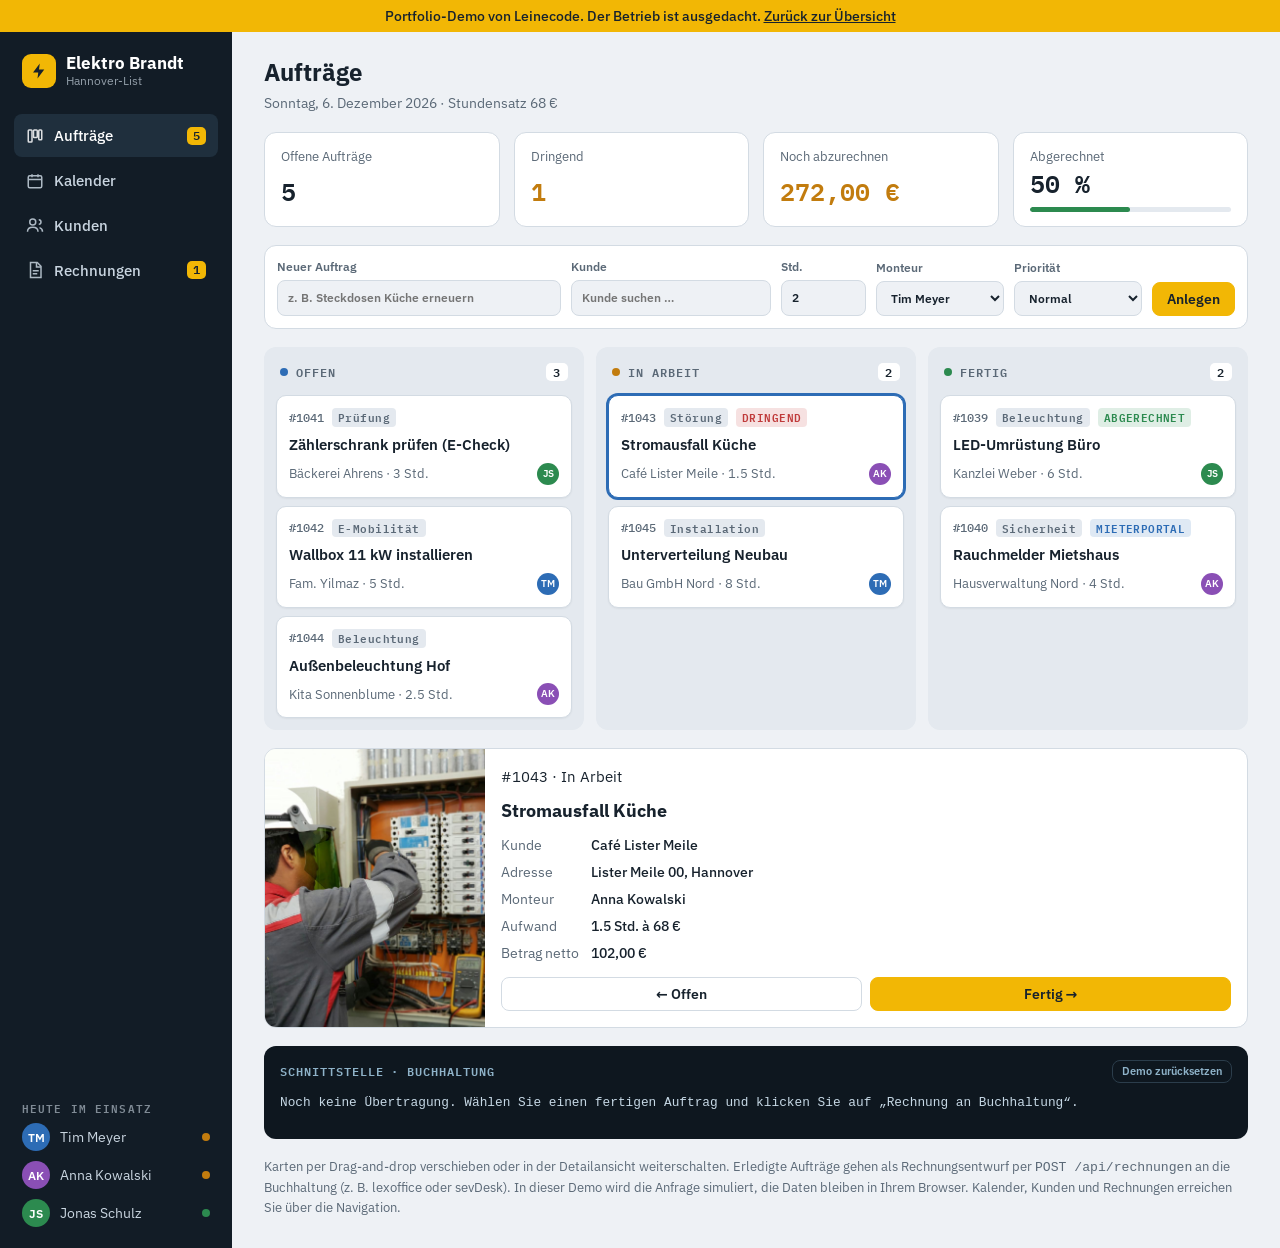
==== commit effab34f: "Mieterportal mit Schnittstelle zum Auftragsboard" ====
--- a/auftragsboard.html
+++ b/auftragsboard.html
@@ -140,6 +140,9 @@
 .tbl small { display: block; color: var(--muted); }
 .tbl button { padding: 6px 10px; font-size: 0.8rem; white-space: nowrap; }
 .tbl .empty-row { color: var(--muted); text-align: center; padding: 18px; }
+.pill.portal { background: color-mix(in srgb, var(--blue) 15%, transparent); color: var(--blue); }
+.ticket-note { margin: 0; font-size: 0.85rem; color: var(--muted); background: var(--col); border-radius: 8px; padding: 8px 10px; }
+.ticket-note b { color: var(--ink); }
 .log { background: var(--log-bg); color: var(--log-ink); border-radius: 12px; padding: 14px 16px; font: 400 0.8rem/1.6 var(--mono); max-height: 300px; overflow: auto; }
 .log h2 { font: 600 0.75rem/1 var(--mono); letter-spacing: 0.08em; text-transform: uppercase; margin: 0 0 10px; color: #8fb3c9; display: flex; justify-content: space-between; align-items: center; gap: 8px; }
 .log h2 button { padding: 5px 9px; font-size: 0.7rem; background: transparent; color: #8fb3c9; border-color: #2b3d4b; }
@@ -261,7 +264,7 @@
   messen: ["img/elektro-messen.jpg", "30% 50%"], verteiler: ["img/elektro-verteiler.jpg", "50% 52%"],
   monteur: ["img/elektro-monteur.jpg", "50% 45%"], schuetze: ["img/elektro-schuetze.jpg", "50% 40%"]
 };
-var STUNDENSATZ = 68, UST = 0.19, KEY = "auftragsboard-demo-v5";
+var STUNDENSATZ = 68, UST = 0.19, KEY = "auftragsboard-demo-v6", INBOX = "auftragsboard-inbox";
 var COLS = [["offen", "Offen"], ["arbeit", "In Arbeit"], ["fertig", "Fertig"]];
 var CREW = { tm: "Tim Meyer", ak: "Anna Kowalski", js: "Jonas Schulz" };
 var SAMPLE = [
@@ -271,7 +274,7 @@
   { id: 1043, titel: "Stromausfall Küche", kunde: "Café Lister Meile", ort: "Lister Meile 00", std: 1.5, prio: "dringend", s: "arbeit", m: "ak", kat: "Störung", foto: "monteur", tag: 0, start: 7 },
   { id: 1045, titel: "Unterverteilung Neubau", kunde: "Bau GmbH Nord", ort: "Vahrenwalder Str. 00", std: 8, prio: "normal", s: "arbeit", m: "tm", kat: "Installation", foto: "verteiler", tag: 0, start: 7 },
   { id: 1039, titel: "LED-Umrüstung Büro", kunde: "Kanzlei Weber", ort: "Sedanstraße 00", std: 6, prio: "normal", s: "fertig", m: "js", kat: "Beleuchtung", sent: true, sentAt: -2, foto: "schuetze", tag: -2, start: 8 },
-  { id: 1040, titel: "Rauchmelder Mietshaus", kunde: "Hausverwaltung Nord", ort: "Bödekerstraße 00", std: 4, prio: "normal", s: "fertig", m: "ak", kat: "Sicherheit", foto: "verteiler", tag: -1, start: 9 }
+  { id: 1040, titel: "Rauchmelder Mietshaus", kunde: "Hausverwaltung Nord", ort: "Bödekerstraße 00", std: 4, prio: "normal", s: "fertig", m: "ak", kat: "Sicherheit", foto: "verteiler", tag: -1, start: 9, ticket: "M-0398" }
 ];
 var KUNDEN = {
   "Bäckerei Ahrens": { nr: "K-0112", kontakt: "Heike Ahrens", art: "Gewerbe", ort: "Lister Meile 00" },
@@ -312,6 +315,7 @@
       var r1 = el("div", "row"); r1.append(el("span", "id", "#" + a.id), el("span", "pill cat", a.kat || "Auftrag"));
       if (a.prio === "dringend") r1.appendChild(el("span", "pill dring", "DRINGEND"));
       if (a.sent) r1.appendChild(el("span", "pill sent", "ABGERECHNET"));
+      if (a.ticket) r1.appendChild(el("span", "pill portal", "MIETERPORTAL"));
       card.appendChild(r1);
       card.appendChild(el("div", "t", a.titel));
       var r2 = el("div", "row"); r2.append(el("span", null, a.kunde + " · " + a.std + " Std."), av(a.m)); card.appendChild(r2);
@@ -325,11 +329,12 @@
   var d = document.getElementById("detail"), a = byId(selected); d.innerHTML = "";
   if (!a) { d.appendChild(el("div", "body", "Wählen Sie einen Auftrag aus.")); return; }
   var ph = el("div", "photo"); ph.dataset.label = "Einsatzfoto · " + (a.kat || "Auftrag");
-  var src = PHOTOS[a.foto]; if (src) { ph.style.setProperty("--img", "url('" + src[0] + "')"); ph.style.backgroundPosition = src[1]; ph.classList.add("has-img"); }
+  var src = a.fotoUrl ? [a.fotoUrl, "50% 50%"] : PHOTOS[a.foto]; if (src) { ph.style.setProperty("--img", "url('" + src[0] + "')"); ph.style.backgroundPosition = src[1]; ph.classList.add("has-img"); }
   ph.innerHTML += '<svg viewBox="0 0 24 24" fill="currentColor" aria-hidden="true"><path d="M13 2 4 14h7l-1 8 9-12h-7l1-8z"/></svg>';
   var body = el("div", "body");
   body.appendChild(el("span", "id", "#" + a.id + " · " + COLS.filter(function (c) { return c[0] === a.s; })[0][1]));
   body.appendChild(el("h3", null, a.titel));
+  if (a.ticket) { var tk = el("p", "ticket-note"); tk.append(el("b", null, "Meldung " + a.ticket + " aus dem Mieterportal. "), a.text || ""); body.appendChild(tk); }
   var dl = el("dl");
   [["Kunde", a.kunde], ["Adresse", (a.ort || "–") + ", Hannover"], ["Monteur", CREW[a.m]], ["Aufwand", a.std + " Std. à " + STUNDENSATZ + " €"], ["Betrag netto", euro(a.std * STUNDENSATZ)]]
     .forEach(function (x) { dl.append(el("dt", null, x[0]), el("dd", null, x[1])); });
@@ -472,6 +477,25 @@
   document.getElementById("view-title").textContent = TITLES[v];
 }
 window.addEventListener("hashchange", showView);
+/* Schnittstelle: neue Aufträge aus dem Mieterportal übernehmen */
+function importInbox() {
+  var inbox; try { inbox = JSON.parse(localStorage.getItem(INBOX) || "[]"); } catch (e) { inbox = []; }
+  if (!inbox.length) return;
+  inbox.forEach(function (m) {
+    if (data.some(function (a) { return a.ticket === m.ticket; })) return;
+    var id = data.reduce(function (x, a) { return Math.max(x, a.id); }, 1000) + 1;
+    if (!kunden["Hausverwaltung Nord"]) kunden["Hausverwaltung Nord"] = JSON.parse(JSON.stringify(KUNDEN["Hausverwaltung Nord"]));
+    data.push({ id: id, titel: m.titel, kunde: "Hausverwaltung Nord", ort: m.ort, std: 2, prio: m.prio, s: "offen", m: "js", kat: "Störung", foto: "messen", fotoUrl: m.fotoUrl || "", tag: 1, start: 10, ticket: m.ticket, text: m.text });
+    selected = id;
+    var t = new Date().toLocaleTimeString("de-DE", { hour: "2-digit", minute: "2-digit", second: "2-digit" });
+    logs.unshift({ req: t + "  ← POST /api/auftraege von Hausverwaltung Nord (Mieterportal)\n" + JSON.stringify({ meldung: m.ticket, titel: m.titel, ort: m.ort, dringend: m.prio === "dringend" }, null, 2), res: "201 Created · Auftrag #" + id + " angelegt, Monteur Jonas Schulz" });
+  });
+  try { localStorage.removeItem(INBOX); } catch (e) {}
+  save(); render();
+}
+window.addEventListener("storage", function (e) { if (e.key === INBOX && e.newValue) importInbox(); });
+window.addEventListener("focus", importInbox);
+window.addEventListener("pageshow", importInbox);
 document.getElementById("k-suche").addEventListener("input", renderKunden);
 /* Kundensuche im Auftragsformular */
 var combo = { input: document.getElementById("f-kunde"), list: document.getElementById("f-kunde-list"), items: [], act: -1 };
@@ -542,7 +566,7 @@
 
 document.getElementById("reset").onclick = function () { data = JSON.parse(JSON.stringify(SAMPLE)); kunden = JSON.parse(JSON.stringify(KUNDEN)); logs = []; selected = 1043; save(); renderKundenSelect(""); render(); };
 document.getElementById("today").textContent = new Date().toLocaleDateString("de-DE", { weekday: "long", day: "numeric", month: "long", year: "numeric" }) + " · Stundensatz " + STUNDENSATZ + " €";
-data = load(); kunden = loadKunden(); if (!byId(selected) && data[0]) selected = data[0].id; renderKundenSelect(""); render(); showView();
+data = load(); kunden = loadKunden(); if (!byId(selected) && data[0]) selected = data[0].id; renderKundenSelect(""); render(); showView(); importInbox();
 </script>
 </body>
 </html>
